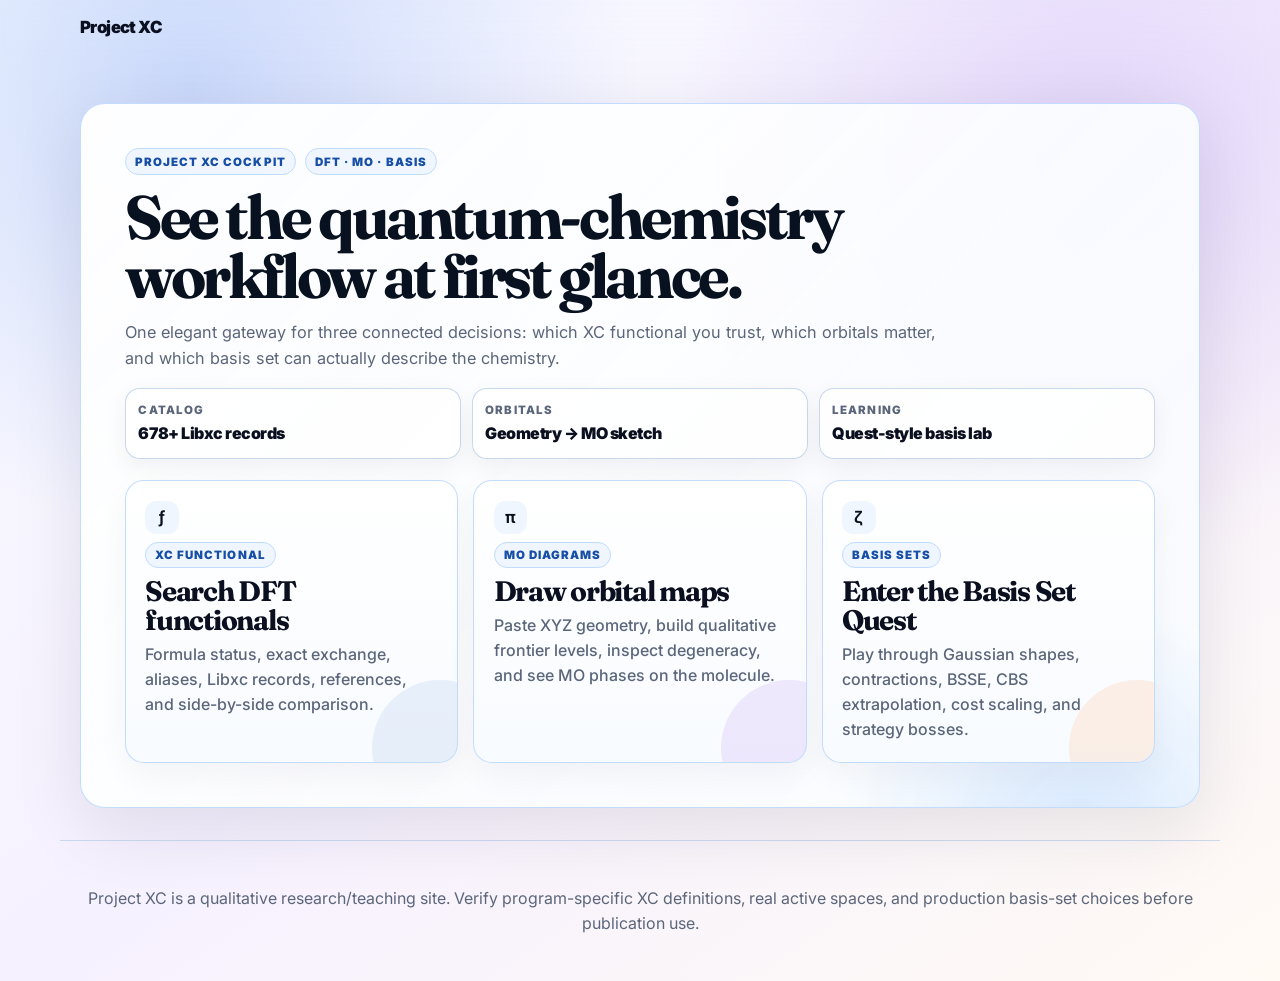
==== site/index.html @ ce63f3aa "style: polish Project XC visual presentation" ====
<!doctype html>
<html lang="en">
<head>
  <meta charset="utf-8">
  <meta name="viewport" content="width=device-width, initial-scale=1">
  <title>Project XC</title>
  <meta name="description" content="Choose a Project XC learning/workflow page.">
  <link rel="stylesheet" href="assets/styles.css">
</head>
<body class="landing-body">
<a class="skip-link" href="#choices">Skip to choices</a>
<header class="site-header landing-header">
  <nav class="nav" aria-label="Main navigation">
    <span class="brand">Project XC</span>
  </nav>
</header>
<main id="choices" class="choice-main">
  <section class="choice-hero" aria-label="Choose a Project XC workspace">
    <div class="choice-topline"><span class="pill">Project XC cockpit</span><span class="pill">DFT · MO · Basis</span></div>
    <h1>See the quantum-chemistry workflow at first glance.</h1>
    <p class="lead">One elegant gateway for three connected decisions: which XC functional you trust, which orbitals matter, and which basis set can actually describe the chemistry.</p>
    <div class="hero-points" aria-label="Project XC overview">
      <div class="hero-point"><span>Catalog</span><strong>678+ Libxc records</strong></div>
      <div class="hero-point"><span>Orbitals</span><strong>Geometry → MO sketch</strong></div>
      <div class="hero-point"><span>Learning</span><strong>Quest-style basis lab</strong></div>
    </div>
    <div class="choice-grid">
      <a class="choice-card" href="xc-functionals.html">
        <span class="choice-icon">ƒ</span>
        <span class="choice-label">XC Functional</span>
        <strong>Search DFT functionals</strong>
        <span>Formula status, exact exchange, aliases, Libxc records, references, and side-by-side comparison.</span>
      </a>
      <a class="choice-card" href="mo-builder.html">
        <span class="choice-icon">π</span>
        <span class="choice-label">MO Diagrams</span>
        <strong>Draw orbital maps</strong>
        <span>Paste XYZ geometry, build qualitative frontier levels, inspect degeneracy, and see MO phases on the molecule.</span>
      </a>
      <a class="choice-card" href="basis-sets.html">
        <span class="choice-icon">ζ</span>
        <span class="choice-label">Basis Sets</span>
        <strong>Enter the Basis Set Quest</strong>
        <span>Play through Gaussian shapes, contractions, BSSE, CBS extrapolation, cost scaling, and strategy bosses.</span>
      </a>
    </div>
  </section>
</main>
<footer class="footer landing-footer">
  <p>Project XC is a qualitative research/teaching site. Verify program-specific XC definitions, real active spaces, and production basis-set choices before publication use.</p>
</footer>
</body>
</html>
---- site/assets/styles.css ----
@import url('https://fonts.googleapis.com/css2?family=Fraunces:opsz,wght@9..144,600..800&family=Inter:wght@400;500;600;700;800;900&display=swap');

:root {
  --bg: #f4f7fb;
  --surface: rgba(255,255,255,.92);
  --surface-solid: #ffffff;
  --surface-soft: #f8fbff;
  --surface-warm: #fffaf4;
  --text: #0b1020;
  --muted: #5b667a;
  --muted-2: #7a869a;
  --line: #dce5f2;
  --line-strong: #c3d4ec;
  --accent: #185abc;
  --accent-dark: #0f3f8c;
  --accent-soft: #eaf2ff;
  --violet: #6d28d9;
  --orange: #f97316;
  --green: #047857;
  --danger: #b42318;
  --shadow-sm: 0 8px 24px rgba(15,23,42,.06);
  --shadow: 0 20px 70px rgba(15,23,42,.10);
  --shadow-blue: 0 18px 54px rgba(24,90,188,.14);
  --radius-xl: 1.35rem;
  --radius-lg: 1.05rem;
  --radius-md: .78rem;
  --sans: Inter, ui-sans-serif, system-ui, -apple-system, BlinkMacSystemFont, "Segoe UI", sans-serif;
  --display: Fraunces, "Iowan Old Style", "Palatino Linotype", Georgia, serif;
  --mono: ui-monospace, SFMono-Regular, Menlo, Monaco, Consolas, "Liberation Mono", monospace;
}

* { box-sizing: border-box; }
html { scroll-behavior: smooth; }
body {
  margin: 0;
  min-height: 100vh;
  background:
    radial-gradient(circle at 7% 4%, rgba(96,165,250,.26) 0, transparent 28rem),
    radial-gradient(circle at 93% 8%, rgba(249,115,22,.13) 0, transparent 25rem),
    linear-gradient(180deg, #f8fbff 0, var(--bg) 46%, #f7f4ff 100%);
  color: var(--text);
  font-family: var(--sans);
  line-height: 1.58;
  text-rendering: optimizeLegibility;
  -webkit-font-smoothing: antialiased;
}
a { color: var(--accent); text-decoration: none; font-weight: 650; }
a:hover { color: var(--accent-dark); text-decoration: underline; text-underline-offset: .18em; }
.skip-link { position: absolute; left: 1rem; top: -4rem; background: var(--text); color: #fff; padding: .55rem .75rem; border-radius: .55rem; z-index: 10; }
.skip-link:focus { top: 1rem; }
:focus-visible { outline: 3px solid #93c5fd; outline-offset: 3px; }

.site-header {
  background: linear-gradient(180deg, rgba(255,255,255,.9), rgba(255,255,255,.72));
  border-bottom: 1px solid rgba(195,212,236,.86);
  backdrop-filter: blur(14px);
}
.site-header.compact { margin-bottom: 1.35rem; box-shadow: 0 10px 30px rgba(15,23,42,.035); }
.nav { max-width: 1160px; margin: 0 auto; padding: .9rem 1.25rem; display: flex; align-items: center; gap: .45rem; }
.brand { margin-right: auto; font-weight: 900; color: var(--text); letter-spacing: -.035em; font-size: 1.05rem; }
.nav a:not(.brand) { color: #24405f; font-size: .88rem; padding: .38rem .62rem; border-radius: 999px; transition: background .16s ease, color .16s ease, transform .16s ease; }
.nav a:not(.brand):hover { background: var(--accent-soft); color: var(--accent-dark); text-decoration: none; transform: translateY(-1px); }

.landing-body { background:
  radial-gradient(circle at 15% 9%, rgba(37,99,235,.22) 0, transparent 28rem),
  radial-gradient(circle at 85% 16%, rgba(109,40,217,.15) 0, transparent 26rem),
  linear-gradient(145deg, #f8fbff, #f6f1ff 52%, #fffaf4);
}
.landing-header { border-bottom: 0; background: transparent; box-shadow: none; }
.intro { position: relative; overflow: hidden; max-width: 1160px; margin: 0 auto; padding: 2.5rem 1.25rem 2rem; }
.intro > * { position: relative; }
.choice-main { max-width: 1160px; min-height: calc(100vh - 178px); display: grid; align-items: center; padding: 3rem 1.25rem 2rem; }
.choice-hero {
  position: relative;
  overflow: hidden;
  background: linear-gradient(135deg, rgba(255,255,255,.96), rgba(248,251,255,.9));
  border: 1px solid rgba(191,219,254,.96);
  border-radius: 1.55rem;
  padding: clamp(1.35rem, 4vw, 2.75rem);
  box-shadow: var(--shadow);
}
.choice-hero::before, .intro::before, .basis-quest-hero::before {
  content: "";
  position: absolute;
  inset: auto -12% -40% auto;
  width: 32rem;
  height: 32rem;
  pointer-events: none;
  background: radial-gradient(circle, rgba(96,165,250,.22), transparent 65%);
}
.choice-hero > * { position: relative; }
.choice-topline { display: flex; gap: .6rem; flex-wrap: wrap; align-items: center; margin-bottom: .8rem; }
.hero-points, .module-snapshot { display: grid; grid-template-columns: repeat(3, minmax(0, 1fr)); gap: .65rem; margin: 1.05rem 0; }
.hero-point, .snapshot-card {
  background: rgba(255,255,255,.76);
  border: 1px solid rgba(195,212,236,.9);
  border-radius: .92rem;
  padding: .72rem .78rem;
  box-shadow: var(--shadow-sm);
}
.hero-point span, .snapshot-card span { display: block; color: var(--muted); font-size: .72rem; font-weight: 850; text-transform: uppercase; letter-spacing: .095em; }
.hero-point strong, .snapshot-card strong { display: block; margin-top: .12rem; font-weight: 900; letter-spacing: -.03em; }
.choice-grid { display: grid; grid-template-columns: repeat(3, minmax(0, 1fr)); gap: .95rem; margin-top: 1.35rem; }
.choice-card {
  position: relative;
  display: grid;
  align-content: start;
  gap: .48rem;
  min-height: 220px;
  padding: 1.2rem;
  border: 1px solid rgba(191,219,254,.95);
  border-radius: 1.18rem;
  background: linear-gradient(180deg, #ffffff, #f8fbff);
  color: var(--text);
  overflow: hidden;
  box-shadow: 0 12px 32px rgba(15,23,42,.045);
  transition: transform .18s ease, border-color .18s ease, box-shadow .18s ease;
}
.choice-card::after { content: ""; position: absolute; right: -3.2rem; bottom: -3.4rem; width: 8.5rem; height: 8.5rem; border-radius: 50%; background: rgba(24,90,188,.08); }
.choice-card:nth-child(2)::after { background: rgba(109,40,217,.09); }
.choice-card:nth-child(3)::after { background: rgba(249,115,22,.10); }
.choice-card:hover { transform: translateY(-4px); text-decoration: none; border-color: #93c5fd; box-shadow: var(--shadow-blue); }
.choice-card strong { position: relative; z-index: 1; font-family: var(--display); font-size: clamp(1.35rem, 2.2vw, 1.85rem); letter-spacing: -.045em; line-height: 1.03; }
.choice-card span:last-child { position: relative; z-index: 1; color: var(--muted); font-weight: 500; }
.choice-label, .pill {
  width: fit-content;
  border: 1px solid #bfdbfe;
  background: #eff6ff;
  color: #174ea6;
  border-radius: 999px;
  padding: .2rem .56rem;
  font-size: .72rem;
  font-weight: 900;
  text-transform: uppercase;
  letter-spacing: .09em;
}
.choice-icon { display: inline-grid; place-items: center; width: 2.1rem; height: 2.1rem; border-radius: .72rem; background: #f0f6ff; font-size: 1.05rem; }
.landing-footer { border-top: 0; text-align: center; }

.kicker { margin: 0 0 .48rem; text-transform: uppercase; letter-spacing: .17em; color: #315796; font-size: .72rem; font-weight: 900; }
h1 { margin: 0; max-width: 940px; font-family: var(--display); font-size: clamp(2.25rem, 4.8vw, 4.85rem); line-height: .96; letter-spacing: -.055em; color: #07111f; }
h2 { margin: 0 0 .72rem; font-family: var(--display); font-size: clamp(1.28rem, 2.1vw, 1.78rem); line-height: 1.06; letter-spacing: -.035em; color: #0b1020; }
h3 { margin: 0; font-size: 1.02rem; letter-spacing: -.018em; }
.lead { max-width: 820px; margin: .9rem 0 1rem; color: var(--muted); font-size: clamp(1.02rem, 1.25vw, 1.16rem); }
.prose p, .detail p { color: #263449; }
.hero-search { max-width: 840px; margin-top: 1rem; }
.hero-search label, .filters label { display: grid; gap: .32rem; font-size: .76rem; color: var(--muted); font-weight: 850; text-transform: uppercase; letter-spacing: .06em; }
input, select, textarea { width: 100%; border: 1px solid var(--line); border-radius: .75rem; background: #fff; color: var(--text); padding: .68rem .78rem; font: inherit; box-shadow: inset 0 1px 0 rgba(255,255,255,.7); }
input:focus, select:focus, textarea:focus { border-color: #93c5fd; box-shadow: 0 0 0 4px rgba(147,197,253,.24); outline: none; }
textarea { font-family: var(--mono); font-size: .87rem; line-height: 1.45; resize: vertical; }
#search { font-size: 1rem; padding: .92rem 1rem; border-radius: .9rem; }

.stats { display: grid; grid-template-columns: repeat(4, minmax(120px, 1fr)); gap: .65rem; max-width: 840px; margin: 1rem 0 0; }
.stats div { background: rgba(255,255,255,.75); border: 1px solid var(--line); border-radius: .85rem; padding: .72rem .78rem; box-shadow: var(--shadow-sm); }
.stats dt { color: var(--muted); font-size: .72rem; text-transform: uppercase; letter-spacing: .08em; font-weight: 800; }
.stats dd { margin: .05rem 0 0; font-weight: 900; font-size: 1.18rem; letter-spacing: -.035em; }
main { max-width: 1160px; margin: 0 auto; padding: 1.25rem 1.25rem 3.2rem; }

.notice { background: #fffaf0; border: 1px solid #f4dfad; color: #4d3811; border-radius: .92rem; padding: .82rem .95rem; margin-bottom: 1rem; font-size: .93rem; box-shadow: 0 10px 26px rgba(120,85,20,.04); }
.guide-callout { background: #eff6ff; border-color: #bfdbfe; color: #1e3a8a; }
.section-title { display: flex; justify-content: space-between; gap: 1rem; align-items: end; margin-bottom: .85rem; }
.results-meta { color: var(--muted); font-size: .86rem; font-weight: 650; }
.filters { display: grid; grid-template-columns: 1.1fr 1fr 1fr 1fr auto; gap: .7rem; align-items: end; margin-bottom: 1rem; padding: .78rem; border: 1px solid var(--line); border-radius: 1rem; background: rgba(255,255,255,.72); box-shadow: var(--shadow-sm); }
button, .button { border: 0; border-radius: .72rem; padding: .68rem .88rem; background: linear-gradient(135deg, var(--accent), var(--violet)); color: #fff; font-weight: 800; cursor: pointer; font: inherit; box-shadow: 0 10px 24px rgba(24,90,188,.18); transition: transform .16s ease, filter .16s ease, box-shadow .16s ease; }
button:hover, .button:hover { filter: brightness(.94); text-decoration: none; transform: translateY(-1px); box-shadow: 0 14px 30px rgba(24,90,188,.22); }
button.secondary, .button.secondary { background: #eef4ff; color: #174ea6; box-shadow: none; }
.link-button { background: transparent; color: var(--accent); padding: 0; border-radius: 0; font-weight: 750; box-shadow: none; }
.link-button:hover { background: transparent; color: var(--accent-dark); text-decoration: underline; transform: none; box-shadow: none; }

.records { display: grid; gap: .62rem; }
.record { background: rgba(255,255,255,.92); border: 1px solid var(--line); border-radius: 1rem; padding: .92rem .98rem; display: grid; gap: .6rem; box-shadow: var(--shadow-sm); transition: transform .16s ease, border-color .16s ease, box-shadow .16s ease; }
.record:hover { transform: translateY(-2px); border-color: #bfdbfe; box-shadow: var(--shadow-blue); }
.record-topline { display: flex; gap: .75rem; justify-content: space-between; align-items: start; }
.record-title { display: grid; gap: .12rem; min-width: 0; }
.record-title h3 a { color: var(--text); font-size: 1.1rem; }
.aliases { color: var(--muted); font-size: .84rem; overflow-wrap: anywhere; }
.badges { display: flex; gap: .32rem; flex-wrap: wrap; justify-content: flex-end; }
.badge { border: 1px solid var(--line); border-radius: 999px; padding: .14rem .46rem; font-size: .68rem; font-weight: 830; background: #f5f7fa; color: #475467; white-space: nowrap; }
.badge.curated { background: #effdf6; color: #047857; border-color: #bbf7d0; }
.badge.imported { background: #f8fafc; color: #475467; }
.badge.formula { background: #eff6ff; color: #1d4ed8; border-color: #bfdbfe; }
.formula-line { background: linear-gradient(180deg, #ffffff, #f8fbff); border: 1px solid var(--line); border-radius: .8rem; padding: .52rem .66rem; overflow-x: auto; color: #0f172a; box-shadow: inset 0 1px 0 rgba(255,255,255,.75); }
.compact-formula { font-size: .9rem; }
.detail-formula { font-size: 1.04rem; padding: .85rem .95rem; }
.math-formula { overflow-x: auto; }
.formula-placeholder { color: var(--muted); font-family: var(--mono); }
.compact-metrics { display: grid; grid-template-columns: 1.05fr 1.2fr 1.2fr .9fr; gap: .5rem; margin: 0; }
.compact-metrics div { min-width: 0; padding: .48rem .55rem; border: 1px solid #edf2f8; border-radius: .7rem; background: #fbfdff; }
.compact-metrics dt, .science-cell span { display: block; color: var(--muted); font-size: .67rem; font-weight: 900; text-transform: uppercase; letter-spacing: .065em; }
.compact-metrics dd { margin: .08rem 0 0; font-size: .88rem; font-weight: 700; overflow-wrap: anywhere; }
.record-footer { display: flex; justify-content: space-between; align-items: center; gap: .75rem; color: var(--muted); font-size: .82rem; border-top: 1px solid #f0f2f5; padding-top: .52rem; }
.actions { display: inline-flex; gap: .7rem; align-items: center; white-space: nowrap; }
.compare-panel { background: #0b1020; color: #fff; border-radius: 1rem; padding: 1rem; margin: 1rem 0; display: grid; gap: .75rem; box-shadow: var(--shadow); }
.compare-panel[hidden] { display: none; }
.compare-panel a { color: #dbeafe; }
.compare-panel button { background: #fff; color: #111827; justify-self: start; }
.compare-table { width: 100%; border-collapse: collapse; background: #fff; color: var(--text); border-radius: .75rem; overflow: hidden; }
.compare-table th, .compare-table td { border: 1px solid var(--line); padding: .52rem; text-align: left; vertical-align: top; font-size: .84rem; }

.detail, .prose { max-width: 1000px; margin: 0 auto 3rem; background: rgba(255,255,255,.92); border: 1px solid rgba(195,212,236,.82); border-radius: 1.22rem; padding: clamp(1rem, 2vw, 1.35rem); box-shadow: var(--shadow-sm); }
.detail-title { display: grid; gap: .35rem; margin-bottom: 1rem; padding: 1rem; border-radius: 1rem; background: linear-gradient(135deg, #f8fbff, #fff); border: 1px solid var(--line); }
.definition { display: grid; gap: .82rem; background: linear-gradient(180deg, #fbfdff, #ffffff); border: 1px solid #dbeafe; border-radius: 1rem; padding: 1rem; margin: 1rem 0; box-shadow: var(--shadow-sm); }
.definition-grid { display: grid; grid-template-columns: repeat(2, minmax(0, 1fr)); gap: .72rem; }
.science-cell { border-left: 3px solid #dbeafe; padding: .5rem .65rem; min-width: 0; background: #fbfdff; border-radius: .5rem; }
.science-cell strong { display: block; overflow-wrap: anywhere; }
.science-cell small { color: var(--muted); }
.variable-list { display: flex; gap: .35rem; flex-wrap: wrap; }
.meta-table { width: 100%; border-collapse: collapse; margin: 1rem 0; }
.meta-table caption { text-align: left; font-weight: 850; margin-bottom: .45rem; font-family: var(--display); font-size: 1.12rem; letter-spacing: -.025em; }
.meta-table th, .meta-table td { border-bottom: 1px solid var(--line); padding: .58rem; text-align: left; vertical-align: top; }
.meta-table th { width: 205px; color: var(--muted); }
.code { font-family: var(--mono); background: #f2f4f7; border-radius: .34rem; padding: .08rem .24rem; }
.ref-list { padding-left: 1.25rem; }
.guide-page { max-width: 1060px; }
.guide-page section { margin: 1.2rem 0; }
.guide-page .lead { max-width: 930px; }
.dense-list li { margin: .45rem 0; }
.guide-grid { display: grid; grid-template-columns: repeat(3, minmax(0, 1fr)); gap: .76rem; margin: .9rem 0; }
.guide-grid.two { grid-template-columns: repeat(2, minmax(0, 1fr)); }
.guide-card { background: linear-gradient(180deg, #ffffff, #f8fbff); border: 1px solid #dbeafe; border-radius: .95rem; padding: .9rem .95rem; box-shadow: var(--shadow-sm); }
.guide-card h3 { margin-bottom: .3rem; }
.guide-card p { margin: 0; color: #344054; }
.wide-table th, .wide-table td { font-size: .88rem; }

.mo-figure { margin: .9rem 0 1rem; background: #fbfdff; border: 1px solid #dbeafe; border-radius: 1rem; padding: .8rem; box-shadow: var(--shadow-sm); }
.mo-figure svg { width: 100%; height: auto; display: block; }
.mo-figure figcaption { color: var(--muted); font-size: .88rem; margin-top: .48rem; }
.mo-line { stroke: #174ea6; stroke-width: 4; stroke-linecap: round; }
.mo-line.strong { stroke: #047857; }
.mo-line.anti { stroke: #b42318; }
.mo-mix { stroke: #98a2b3; stroke-width: 2; stroke-dasharray: 6 6; }
.mo-note, .axis-label { fill: #667085; font-size: 16px; }
.mo-builder-page .lead { max-width: 940px; }
.builder-layout { display: grid; grid-template-columns: minmax(0, 1.4fr) minmax(280px, .8fr); gap: .9rem; align-items: start; margin: 1rem 0; }
.card-panel { background: rgba(255,255,255,.92); border: 1px solid var(--line); border-radius: 1rem; padding: 1rem; box-shadow: var(--shadow-sm); }
.card-panel h2, .card-panel h3 { margin-bottom: .45rem; }
.builder-controls { display: grid; gap: .76rem; }
.builder-controls label { display: grid; gap: .34rem; color: var(--muted); font-size: .82rem; font-weight: 800; }
.button-row { display: flex; gap: .48rem; flex-wrap: wrap; margin-top: .65rem; }
.button-row button { background: #eef4ff; color: #174ea6; box-shadow: none; }
.button-row button:hover { background: #dbeafe; }
.example-row button { padding: .54rem .68rem; }
.help-text { color: var(--muted); font-size: .86rem; margin: 0; }
.output-panel { margin-top: 1.05rem; }
.mo-output-grid { display: grid; grid-template-columns: 1fr 1fr; gap: .9rem; align-items: start; }
.mo-canvas { min-height: 300px; background: #fbfdff; border: 1px solid #dbeafe; border-radius: .9rem; overflow: hidden; }
.mo-canvas svg { display: block; width: 100%; height: auto; }
.warning-list { display: grid; gap: .45rem; }
.compact-warning { margin: 0; padding: .6rem .68rem; }
.degenerate-controls { margin: .5rem 0 .65rem; }
.degenerate-box { background: #f5f3ff; border: 1px solid #ddd6fe; color: #3b0764; border-radius: .78rem; padding: .68rem .74rem; font-size: .84rem; }
.degenerate-box label { display: grid; grid-template-columns: 1fr auto; gap: .4rem .6rem; align-items: center; margin-top: .45rem; }
.degenerate-box input[type="range"] { grid-column: 1 / 2; padding: 0; }
.degenerate-box span { font-weight: 850; color: #6d28d9; }
.orbital-info { margin: .78rem 0; padding: .72rem .82rem; background: #f8fafc; border: 1px solid var(--line); border-radius: .78rem; color: #344054; }
input[type="checkbox"] { width: auto; }

.basis-quest-page { max-width: 1120px; background: rgba(255,255,255,.92); }
.basis-page .lead { max-width: 940px; }
.basis-quest-hero { position: relative; overflow: hidden; display: grid; grid-template-columns: minmax(0, 1.45fr) minmax(250px, .55fr); gap: 1rem; align-items: stretch; padding: 1.25rem; border: 1px solid #bfdbfe; border-radius: 1.2rem; background: radial-gradient(circle at top left, #dbeafe 0, transparent 34%), linear-gradient(135deg, #f8fbff, #fff7ed); box-shadow: var(--shadow-blue); }
.basis-quest-hero > * { position: relative; }
.quest-actions { display: flex; gap: .58rem; flex-wrap: wrap; margin-top: .85rem; }
.quest-hud { display: grid; grid-template-columns: 1fr 1fr; gap: .6rem; }
.quest-hud div { background: rgba(255,255,255,.82); border: 1px solid #dbeafe; border-radius: .95rem; padding: .82rem; display: grid; gap: .18rem; box-shadow: var(--shadow-sm); }
.quest-hud span { color: var(--muted); font-size: .72rem; font-weight: 900; text-transform: uppercase; letter-spacing: .09em; }
.quest-hud strong { font-size: 1.22rem; letter-spacing: -.035em; }
.xp-panel { display: flex; justify-content: space-between; gap: .8rem; align-items: center; background: #f8fafc; border: 1px solid var(--line); border-radius: .88rem; padding: .7rem .78rem; margin: .55rem 0; }
.xp-panel div { display: grid; gap: .1rem; }
.xp-panel span { color: var(--muted); font-size: .82rem; }
.basis-progress-bar { height: .78rem; background: #e5e7eb; border-radius: 999px; overflow: hidden; margin: .58rem 0 .78rem; }
.basis-progress-bar span { display: block; height: 100%; width: 0; background: linear-gradient(90deg, #174ea6, #6d28d9, #f97316); transition: width .2s ease; }
.badge-shelf { display: flex; flex-wrap: wrap; gap: .36rem; margin-bottom: .72rem; }
.quest-badge { display: inline-flex; align-items: center; gap: .25rem; padding: .2rem .54rem; border-radius: 999px; background: #ecfdf3; border: 1px solid #bbf7d0; color: #047857; font-size: .75rem; font-weight: 850; }
.quest-badge.muted { background: #f8fafc; border-color: var(--line); color: var(--muted); }
.lesson-nav button.active { background: #123a7a; color: #fff; }
.quest-grid { display: grid; gap: .78rem; margin: .9rem 0; }
.quest-grid.three { grid-template-columns: repeat(3, minmax(0, 1fr)); }
.quest-card { background: linear-gradient(180deg, #ffffff, #f8fbff); border: 1px solid #dbeafe; border-radius: .98rem; padding: .9rem; min-height: 150px; box-shadow: var(--shadow-sm); }
.quest-icon { display: inline-grid; place-items: center; width: 2.18rem; height: 2.18rem; border-radius: .78rem; background: #eef4ff; margin-bottom: .38rem; }
.quest-card p { color: #344054; margin-bottom: 0; }
.quest-complete { margin-top: .36rem; background: linear-gradient(90deg, #174ea6, #6d28d9); }
.quest-complete.done { background: #047857; }
.lab-grid { display: grid; grid-template-columns: minmax(260px, .75fr) minmax(0, 1.25fr); gap: .9rem; align-items: start; }
.basis-lab { display: grid; gap: .72rem; }
.basis-lab label, .game-grid label { display: grid; gap: .34rem; color: var(--muted); font-size: .84rem; font-weight: 800; }
.basis-lab label:has(input[type="checkbox"]) { grid-template-columns: auto 1fr; align-items: center; color: #344054; }
.basis-figure { margin: .85rem 0 1rem; background: #fbfdff; border: 1px solid #dbeafe; border-radius: 1rem; padding: .82rem; box-shadow: var(--shadow-sm); }
.plot-card { min-height: 320px; }
.basis-figure > svg, .basis-svg > svg { width: 100%; height: auto; display: block; }
.basis-figure figcaption { color: var(--muted); font-size: .88rem; margin-top: .48rem; }
.matrix-flow { display: grid; grid-template-columns: 1fr auto 1fr auto 1fr auto 1fr; gap: .48rem; align-items: center; margin: .85rem 0; }
.matrix-flow div { background: #fbfdff; border: 1px solid #dbeafe; border-radius: .82rem; padding: .78rem; font-weight: 750; text-align: center; }
.matrix-flow span { color: var(--muted); font-weight: 900; }
.game-grid { display: grid; grid-template-columns: repeat(2, minmax(0, 1fr)); gap: .85rem; margin: .75rem 0; }
.game-result { background: #f0fdf4; border: 1px solid #bbf7d0; border-radius: .82rem; padding: .9rem; color: #064e3b; }
.game-result p { margin: .25rem 0 0; }
.quest-finale { background: #fff7ed; border-color: #fed7aa; color: #7c2d12; }
.footer { max-width: 1160px; margin: 0 auto; padding: 1.8rem 1.25rem; color: var(--muted); border-top: 1px solid rgba(195,212,236,.8); }

@media (max-width: 900px) {
  h1 { font-size: clamp(2rem, 7vw, 3.4rem); }
  .stats, .filters, .compact-metrics, .definition-grid, .guide-grid, .guide-grid.two, .builder-layout, .mo-output-grid, .lab-grid, .game-grid, .quest-grid.three, .hero-points, .module-snapshot { grid-template-columns: 1fr 1fr; }
  .choice-grid { grid-template-columns: 1fr; }
  .basis-quest-hero { grid-template-columns: 1fr; }
  .matrix-flow { grid-template-columns: 1fr; }
  .matrix-flow span { transform: rotate(90deg); justify-self: center; }
  .section-title, .record-topline { flex-direction: column; align-items: stretch; }
  .badges { justify-content: flex-start; }
}
@media (max-width: 620px) {
  .nav { flex-wrap: wrap; }
  .nav a:not(.brand) { padding: .32rem .48rem; }
  .stats, .filters, .compact-metrics, .definition-grid, .guide-grid, .guide-grid.two, .builder-layout, .mo-output-grid, .choice-grid, .lab-grid, .game-grid, .quest-grid.three, .quest-hud, .hero-points, .module-snapshot { grid-template-columns: 1fr; }
  .xp-panel { flex-direction: column; align-items: stretch; }
  main, .intro { padding-left: .9rem; padding-right: .9rem; }
  .choice-main { padding-left: .9rem; padding-right: .9rem; }
  .record-footer { flex-direction: column; align-items: flex-start; }
}
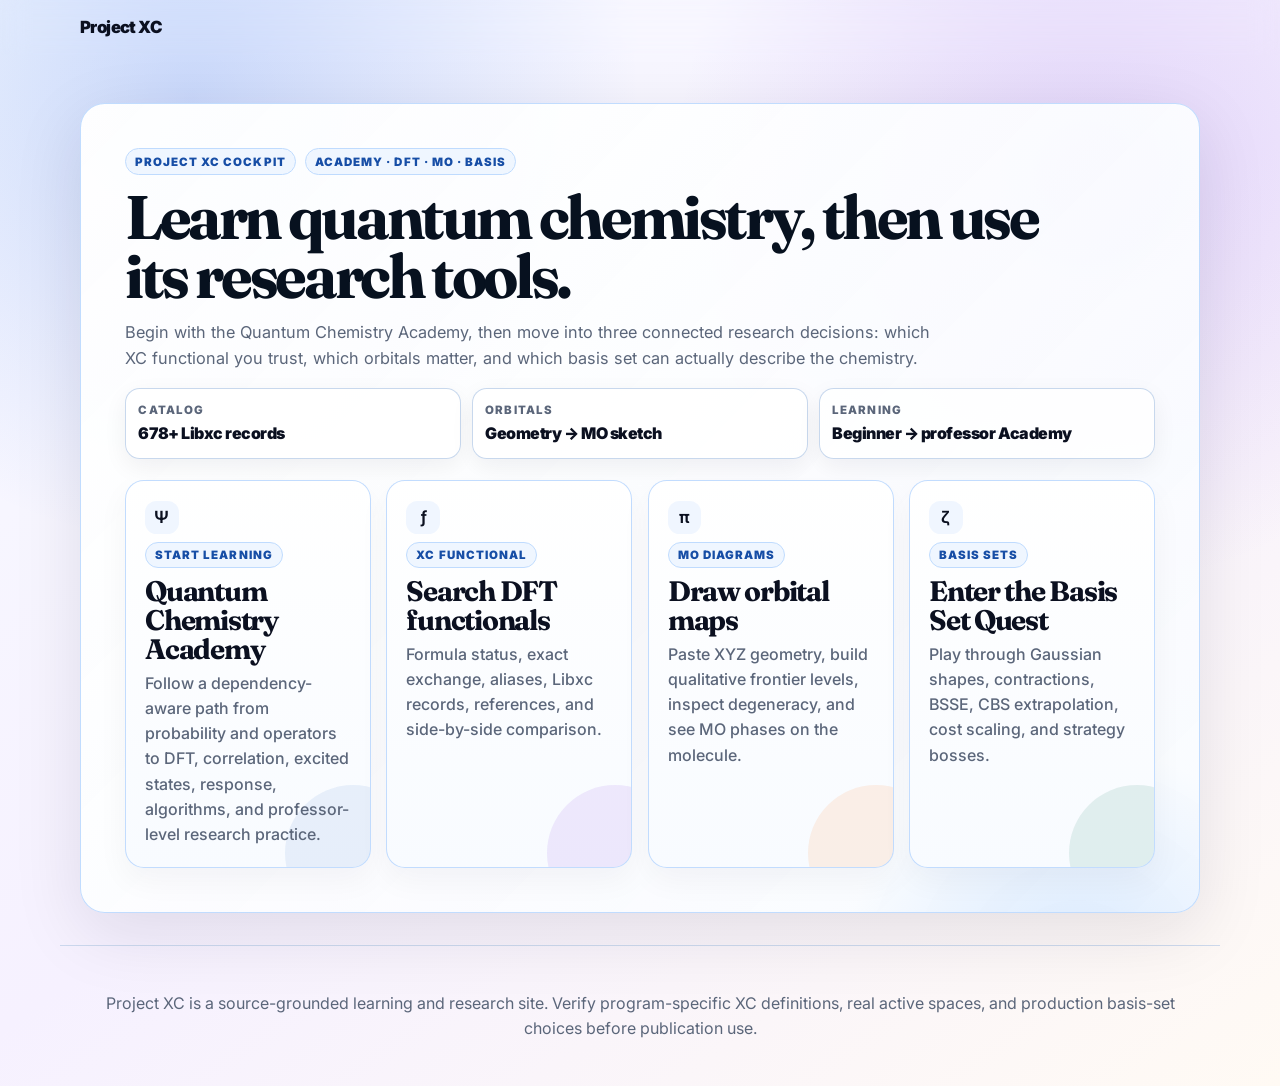
==== commit 138daefc: "feat: launch quantum chemistry academy foundation" ====
--- a/site/index.html
+++ b/site/index.html
@@ -16,15 +16,21 @@
 </header>
 <main id="choices" class="choice-main">
   <section class="choice-hero" aria-label="Choose a Project XC workspace">
-    <div class="choice-topline"><span class="pill">Project XC cockpit</span><span class="pill">DFT · MO · Basis</span></div>
-    <h1>See the quantum-chemistry workflow at first glance.</h1>
-    <p class="lead">One elegant gateway for three connected decisions: which XC functional you trust, which orbitals matter, and which basis set can actually describe the chemistry.</p>
+    <div class="choice-topline"><span class="pill">Project XC cockpit</span><span class="pill">Academy · DFT · MO · Basis</span></div>
+    <h1>Learn quantum chemistry, then use its research tools.</h1>
+    <p class="lead">Begin with the Quantum Chemistry Academy, then move into three connected research decisions: which XC functional you trust, which orbitals matter, and which basis set can actually describe the chemistry.</p>
     <div class="hero-points" aria-label="Project XC overview">
       <div class="hero-point"><span>Catalog</span><strong>678+ Libxc records</strong></div>
       <div class="hero-point"><span>Orbitals</span><strong>Geometry → MO sketch</strong></div>
-      <div class="hero-point"><span>Learning</span><strong>Quest-style basis lab</strong></div>
+      <div class="hero-point"><span>Learning</span><strong>Beginner → professor Academy</strong></div>
     </div>
     <div class="choice-grid">
+      <a class="choice-card academy-choice" href="quantum-chemistry.html">
+        <span class="choice-icon">Ψ</span>
+        <span class="choice-label">Start learning</span>
+        <strong>Quantum Chemistry Academy</strong>
+        <span>Follow a dependency-aware path from probability and operators to DFT, correlation, excited states, response, algorithms, and professor-level research practice.</span>
+      </a>
       <a class="choice-card" href="xc-functionals.html">
         <span class="choice-icon">ƒ</span>
         <span class="choice-label">XC Functional</span>
@@ -47,7 +53,7 @@
   </section>
 </main>
 <footer class="footer landing-footer">
-  <p>Project XC is a qualitative research/teaching site. Verify program-specific XC definitions, real active spaces, and production basis-set choices before publication use.</p>
+  <p>Project XC is a source-grounded learning and research site. Verify program-specific XC definitions, real active spaces, and production basis-set choices before publication use.</p>
 </footer>
 </body>
 </html>
--- a/site/assets/styles.css
+++ b/site/assets/styles.css
@@ -100,7 +100,7 @@
 }
 .hero-point span, .snapshot-card span { display: block; color: var(--muted); font-size: .72rem; font-weight: 850; text-transform: uppercase; letter-spacing: .095em; }
 .hero-point strong, .snapshot-card strong { display: block; margin-top: .12rem; font-weight: 900; letter-spacing: -.03em; }
-.choice-grid { display: grid; grid-template-columns: repeat(3, minmax(0, 1fr)); gap: .95rem; margin-top: 1.35rem; }
+.choice-grid { display: grid; grid-template-columns: repeat(4, minmax(0, 1fr)); gap: .95rem; margin-top: 1.35rem; }
 .choice-card {
   position: relative;
   display: grid;
@@ -119,6 +119,7 @@
 .choice-card::after { content: ""; position: absolute; right: -3.2rem; bottom: -3.4rem; width: 8.5rem; height: 8.5rem; border-radius: 50%; background: rgba(24,90,188,.08); }
 .choice-card:nth-child(2)::after { background: rgba(109,40,217,.09); }
 .choice-card:nth-child(3)::after { background: rgba(249,115,22,.10); }
+.choice-card:nth-child(4)::after { background: rgba(4,120,87,.10); }
 .choice-card:hover { transform: translateY(-4px); text-decoration: none; border-color: #93c5fd; box-shadow: var(--shadow-blue); }
 .choice-card strong { position: relative; z-index: 1; font-family: var(--display); font-size: clamp(1.35rem, 2.2vw, 1.85rem); letter-spacing: -.045em; line-height: 1.03; }
 .choice-card span:last-child { position: relative; z-index: 1; color: var(--muted); font-weight: 500; }
@@ -221,6 +222,13 @@
 .guide-card h3 { margin-bottom: .3rem; }
 .guide-card p { margin: 0; color: #344054; }
 .wide-table th, .wide-table td { font-size: .88rem; }
+.table-scroll {
+  max-width: 100%;
+  overflow-x: auto;
+  overscroll-behavior-inline: contain;
+  border-radius: 12px;
+}
+.table-scroll:focus-visible { outline: 3px solid #60a5fa; outline-offset: 3px; }
 
 .mo-figure { margin: .9rem 0 1rem; background: #fbfdff; border: 1px solid #dbeafe; border-radius: 1rem; padding: .8rem; box-shadow: var(--shadow-sm); }
 .mo-figure svg { width: 100%; height: auto; display: block; }
@@ -295,13 +303,119 @@
 .game-result { background: #f0fdf4; border: 1px solid #bbf7d0; border-radius: .82rem; padding: .9rem; color: #064e3b; }
 .game-result p { margin: .25rem 0 0; }
 .quest-finale { background: #fff7ed; border-color: #fed7aa; color: #7c2d12; }
+
+.advanced-integrals { background: radial-gradient(circle at top left, rgba(109,40,217,.10), transparent 32%), linear-gradient(180deg, #ffffff, #f8fbff); border-color: #c7d2fe; }
+.advanced-integrals .notice { margin: .7rem 0 .9rem; }
+.integral-source-table th:first-child { width: 185px; }
+.integral-source-table td { font-size: .86rem; }
+.integral-source-table a { overflow-wrap: anywhere; }
+.basis-page .lesson-step h3 { margin-top: .6rem; }
+
+/* Quantum Chemistry Academy */
+.academy-body {
+  background:
+    radial-gradient(circle at 5% 3%, rgba(37,99,235,.20), transparent 28rem),
+    radial-gradient(circle at 95% 8%, rgba(109,40,217,.14), transparent 26rem),
+    linear-gradient(180deg, #f8fbff 0, #f4f7fb 44%, #faf7ff 100%);
+}
+.academy-page { max-width: 1180px; display: grid; gap: 1.1rem; }
+.academy-hero {
+  position: relative;
+  overflow: hidden;
+  display: grid;
+  grid-template-columns: minmax(0, 1.55fr) minmax(260px, .45fr);
+  gap: 1rem;
+  padding: clamp(1.2rem, 3vw, 2rem);
+  border: 1px solid #bfdbfe;
+  border-radius: 1.35rem;
+  background: radial-gradient(circle at top left, rgba(219,234,254,.92), transparent 38%), linear-gradient(135deg, rgba(255,255,255,.98), rgba(255,247,237,.92));
+  box-shadow: var(--shadow-blue);
+}
+.academy-hero::after { content: "Ψ"; position: absolute; right: -1rem; bottom: -5.5rem; color: rgba(24,90,188,.055); font-family: var(--display); font-size: 23rem; line-height: 1; pointer-events: none; }
+.academy-hero > * { position: relative; z-index: 1; }
+.academy-hero h1 { max-width: 850px; font-size: clamp(2.3rem, 5vw, 4.9rem); }
+.academy-privacy-note { max-width: 850px; margin: .9rem 0 0; color: #344054; font-size: .86rem; }
+.academy-hud { display: grid; grid-template-columns: 1fr 1fr; gap: .62rem; align-content: stretch; }
+.academy-hud div { display: grid; align-content: center; gap: .08rem; min-height: 112px; padding: .85rem; border: 1px solid rgba(191,219,254,.95); border-radius: .95rem; background: rgba(255,255,255,.82); box-shadow: var(--shadow-sm); }
+.academy-hud span { color: var(--muted); font-size: .7rem; font-weight: 900; letter-spacing: .085em; text-transform: uppercase; }
+.academy-hud strong { font-size: 1.32rem; letter-spacing: -.035em; }
+.academy-hud small { color: var(--muted); }
+.academy-start-grid { padding: 1rem 0 .1rem; }
+.academy-entry-grid { display: grid; grid-template-columns: repeat(4, minmax(0, 1fr)); gap: .75rem; }
+.academy-entry-card { display: grid; align-content: start; gap: .48rem; min-height: 175px; padding: .95rem; border: 1px solid var(--line); border-radius: 1rem; background: linear-gradient(180deg, #fff, #f8fbff); color: var(--text); box-shadow: var(--shadow-sm); transition: transform .16s ease, border-color .16s ease, box-shadow .16s ease; }
+.academy-entry-card.primary { border-color: #93c5fd; background: linear-gradient(145deg, #eff6ff, #fff); }
+.academy-entry-card:hover, .academy-entry-card:focus-visible { transform: translateY(-3px); border-color: #93c5fd; text-decoration: none; box-shadow: var(--shadow-blue); }
+.academy-entry-card strong { font-family: var(--display); font-size: 1.22rem; line-height: 1.05; letter-spacing: -.035em; }
+.academy-entry-card span:last-child { color: var(--muted); font-size: .9rem; }
+.academy-progress-panel { display: grid; grid-template-columns: minmax(230px, .55fr) minmax(0, 1.45fr); gap: 1rem; align-items: center; }
+.academy-progress-panel h2, .academy-progress-panel p { margin-bottom: .18rem; }
+.academy-progress-actions { display: grid; gap: .5rem; }
+.academy-progress-actions button { justify-self: end; }
+.academy-boundary { margin: 0; }
+.academy-curriculum-intro { display: flex; justify-content: space-between; gap: 1rem; align-items: end; padding: .6rem 0 .3rem; }
+.academy-curriculum-intro p { max-width: 850px; color: var(--muted); }
+.academy-load-state { margin: .5rem 0; padding: .58rem .72rem; border: 1px solid var(--line); border-radius: .75rem; background: rgba(255,255,255,.7); color: var(--muted); font-size: .86rem; }
+.academy-load-state.loaded { border-color: #bbf7d0; color: #065f46; background: #f0fdf4; }
+.academy-load-state.failed { border-color: #fecaca; color: #991b1b; background: #fef2f2; }
+.academy-track-grid { display: grid; gap: 1rem; }
+.academy-track { padding: 1rem; border: 1px solid rgba(195,212,236,.92); border-radius: 1.15rem; background: rgba(255,255,255,.86); box-shadow: var(--shadow-sm); scroll-margin-top: 1rem; }
+.academy-track-header { display: flex; justify-content: space-between; gap: 1rem; align-items: end; margin-bottom: .8rem; }
+.academy-track-description { max-width: 800px; margin: .2rem 0 0; color: var(--muted); }
+.academy-track-counts { display: flex; gap: .4rem; flex-wrap: wrap; justify-content: flex-end; }
+.academy-track-counts span, .chapter-metrics span { display: inline-flex; border: 1px solid var(--line); border-radius: 999px; padding: .18rem .48rem; background: #f8fafc; color: #475467; font-size: .72rem; font-weight: 800; white-space: nowrap; }
+.chapter-grid { display: grid; grid-template-columns: repeat(3, minmax(0, 1fr)); gap: .72rem; }
+.chapter-card { display: grid; align-content: start; gap: .5rem; min-height: 245px; padding: .85rem; border: 1px solid #dbeafe; border-radius: .92rem; background: linear-gradient(180deg, #fff, #f9fbff); }
+.chapter-card[data-status="planned"] { border-style: dashed; background: linear-gradient(180deg, #fcfcfd, #f8fafc); }
+.chapter-card-top { display: flex; justify-content: space-between; gap: .4rem; align-items: start; }
+.chapter-status { display: inline-flex; width: fit-content; border-radius: 999px; padding: .16rem .45rem; font-size: .65rem; font-weight: 900; letter-spacing: .055em; text-transform: uppercase; }
+.chapter-status.live { background: #ecfdf3; color: #047857; border: 1px solid #bbf7d0; }
+.chapter-status.existing { background: #eff6ff; color: #174ea6; border: 1px solid #bfdbfe; }
+.chapter-status.building { background: #fff7ed; color: #9a3412; border: 1px solid #fed7aa; }
+.chapter-status.planned { background: #f2f4f7; color: #667085; border: 1px solid #d0d5dd; }
+.chapter-depth { color: var(--muted); font-size: .68rem; text-align: right; }
+.chapter-card h3 { font-family: var(--display); font-size: 1.2rem; line-height: 1.05; }
+.chapter-summary { margin: 0; color: #344054; font-size: .87rem; }
+.chapter-metrics, .prerequisite-list, .chapter-companions { display: flex; gap: .35rem; flex-wrap: wrap; align-items: center; }
+.chapter-meta-label { color: var(--muted); font-size: .69rem; font-weight: 900; text-transform: uppercase; letter-spacing: .06em; }
+.prerequisite-chip { border-radius: 999px; padding: .13rem .4rem; background: #f5f3ff; color: #5b21b6; font-size: .68rem; font-weight: 750; }
+.chapter-inline-progress { display: grid; grid-template-columns: minmax(80px, 1fr) auto; gap: .5rem; align-items: center; margin-top: auto; }
+.chapter-inline-progress-bar { display: block; height: .52rem; overflow: hidden; border-radius: 999px; background: #e5e7eb; }
+.chapter-inline-progress-fill { display: block; height: 100%; background: linear-gradient(90deg, #174ea6, #6d28d9); }
+.chapter-inline-progress strong { color: var(--muted); font-size: .7rem; }
+.chapter-companions a { font-size: .78rem; }
+.chapter-planned-note { margin: auto 0 0; color: var(--muted); font-size: .75rem; font-style: italic; }
+.academy-release-logic { margin-top: .4rem; }
+.academy-fallback { border-style: dashed; }
+
+/* Reusable Academy chapter components */
+.academy-chapter-page { max-width: 1120px; }
+.academy-chapter-hero { position: relative; overflow: hidden; display: grid; grid-template-columns: minmax(0, 1.45fr) minmax(250px, .55fr); gap: 1rem; padding: 1.25rem; border: 1px solid #c7d2fe; border-radius: 1.2rem; background: radial-gradient(circle at top left, #e0e7ff 0, transparent 36%), linear-gradient(135deg, #f8fbff, #fff7ed); box-shadow: var(--shadow-blue); }
+.academy-chapter-hero > * { position: relative; }
+.chapter-progress-panel { margin: .8rem 0; }
+.academy-lesson { scroll-margin-top: 1rem; }
+.academy-lesson-nav button.active { background: #123a7a; color: #fff; }
+.academy-complete.done { background: #047857; }
+.professor-note { margin: .8rem 0; padding: .85rem .95rem; border: 1px solid #ddd6fe; border-left: 5px solid #7c3aed; border-radius: .82rem; background: #f5f3ff; color: #3b0764; }
+.professor-note summary { cursor: pointer; font-weight: 900; }
+.misconception-card { margin: .8rem 0; padding: .85rem .95rem; border: 1px solid #fed7aa; border-left: 5px solid #f97316; border-radius: .82rem; background: #fff7ed; color: #7c2d12; }
+.academy-plot { min-height: 300px; }
+.academy-plot > svg { display: block; width: 100%; height: auto; }
+
+@media (prefers-reduced-motion: reduce) {
+  html { scroll-behavior: auto; }
+  *, *::before, *::after { animation-duration: .001ms !important; animation-iteration-count: 1 !important; transition-duration: .001ms !important; }
+}
+
 .footer { max-width: 1160px; margin: 0 auto; padding: 1.8rem 1.25rem; color: var(--muted); border-top: 1px solid rgba(195,212,236,.8); }
 
 @media (max-width: 900px) {
   h1 { font-size: clamp(2rem, 7vw, 3.4rem); }
   .stats, .filters, .compact-metrics, .definition-grid, .guide-grid, .guide-grid.two, .builder-layout, .mo-output-grid, .lab-grid, .game-grid, .quest-grid.three, .hero-points, .module-snapshot { grid-template-columns: 1fr 1fr; }
-  .choice-grid { grid-template-columns: 1fr; }
-  .basis-quest-hero { grid-template-columns: 1fr; }
+  .choice-grid, .academy-entry-grid, .chapter-grid { grid-template-columns: repeat(2, minmax(0, 1fr)); }
+  .basis-quest-hero, .academy-hero, .academy-chapter-hero { grid-template-columns: 1fr; }
+  .academy-progress-panel { grid-template-columns: 1fr; }
+  .academy-track-header, .academy-curriculum-intro { align-items: stretch; flex-direction: column; }
+  .academy-track-counts { justify-content: flex-start; }
   .matrix-flow { grid-template-columns: 1fr; }
   .matrix-flow span { transform: rotate(90deg); justify-self: center; }
   .section-title, .record-topline { flex-direction: column; align-items: stretch; }
@@ -310,7 +424,8 @@
 @media (max-width: 620px) {
   .nav { flex-wrap: wrap; }
   .nav a:not(.brand) { padding: .32rem .48rem; }
-  .stats, .filters, .compact-metrics, .definition-grid, .guide-grid, .guide-grid.two, .builder-layout, .mo-output-grid, .choice-grid, .lab-grid, .game-grid, .quest-grid.three, .quest-hud, .hero-points, .module-snapshot { grid-template-columns: 1fr; }
+  .stats, .filters, .compact-metrics, .definition-grid, .guide-grid, .guide-grid.two, .builder-layout, .mo-output-grid, .choice-grid, .lab-grid, .game-grid, .quest-grid.three, .quest-hud, .hero-points, .module-snapshot, .academy-entry-grid, .chapter-grid, .academy-hud { grid-template-columns: 1fr; }
+  .academy-progress-actions button { justify-self: stretch; }
   .xp-panel { flex-direction: column; align-items: stretch; }
   main, .intro { padding-left: .9rem; padding-right: .9rem; }
   .choice-main { padding-left: .9rem; padding-right: .9rem; }
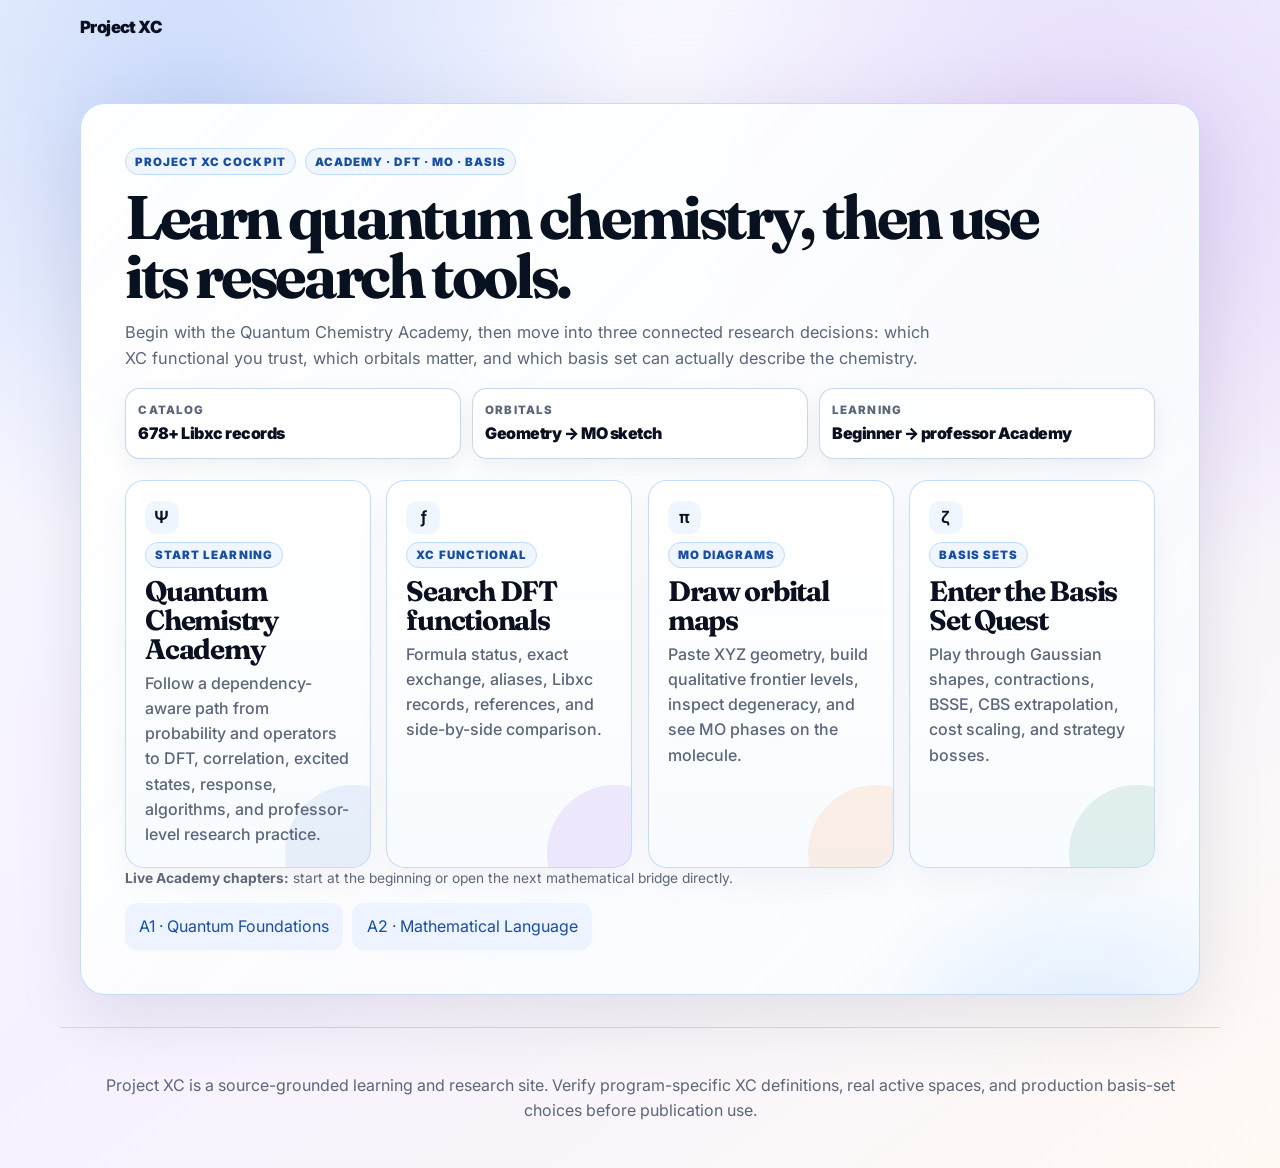
==== commit 63f6078d: "feat: add Mathematical Language academy chapter" ====
--- a/site/index.html
+++ b/site/index.html
@@ -50,6 +50,11 @@
         <span>Play through Gaussian shapes, contractions, BSSE, CBS extrapolation, cost scaling, and strategy bosses.</span>
       </a>
     </div>
+    <p class="help-text"><strong>Live Academy chapters:</strong> start at the beginning or open the next mathematical bridge directly.</p>
+    <nav class="quest-actions" aria-label="Live Quantum Chemistry Academy chapters">
+      <a class="button secondary" href="qc-foundations.html">A1 · Quantum Foundations</a>
+      <a class="button secondary" href="qc-math-language.html">A2 · Mathematical Language</a>
+    </nav>
   </section>
 </main>
 <footer class="footer landing-footer">
--- a/site/assets/styles.css
+++ b/site/assets/styles.css
@@ -229,6 +229,7 @@
   border-radius: 12px;
 }
 .table-scroll:focus-visible { outline: 3px solid #60a5fa; outline-offset: 3px; }
+.table-scroll-hint { display: none; }
 
 .mo-figure { margin: .9rem 0 1rem; background: #fbfdff; border: 1px solid #dbeafe; border-radius: 1rem; padding: .8rem; box-shadow: var(--shadow-sm); }
 .mo-figure svg { width: 100%; height: auto; display: block; }
@@ -382,6 +383,8 @@
 .chapter-inline-progress-bar { display: block; height: .52rem; overflow: hidden; border-radius: 999px; background: #e5e7eb; }
 .chapter-inline-progress-fill { display: block; height: 100%; background: linear-gradient(90deg, #174ea6, #6d28d9); }
 .chapter-inline-progress strong { color: var(--muted); font-size: .7rem; }
+.chapter-progress-source { grid-column: 1 / -1; color: var(--muted); font-size: .67rem; }
+.academy-reset-note { justify-self: end; color: var(--muted); font-size: .72rem; text-align: right; }
 .chapter-companions a { font-size: .78rem; }
 .chapter-planned-note { margin: auto 0 0; color: var(--muted); font-size: .75rem; font-style: italic; }
 .academy-release-logic { margin-top: .4rem; }
@@ -399,7 +402,9 @@
 .professor-note summary { cursor: pointer; font-weight: 900; }
 .misconception-card { margin: .8rem 0; padding: .85rem .95rem; border: 1px solid #fed7aa; border-left: 5px solid #f97316; border-radius: .82rem; background: #fff7ed; color: #7c2d12; }
 .academy-plot { min-height: 300px; }
-.academy-plot > svg { display: block; width: 100%; height: auto; }
+.academy-plot > div > svg { display: block; width: 100%; height: auto; }
+.academy-plot > div > svg .axis-label,
+.academy-plot > div > svg .metric-label { font-size: 20px; }
 
 @media (prefers-reduced-motion: reduce) {
   html { scroll-behavior: auto; }
@@ -426,6 +431,8 @@
   .nav a:not(.brand) { padding: .32rem .48rem; }
   .stats, .filters, .compact-metrics, .definition-grid, .guide-grid, .guide-grid.two, .builder-layout, .mo-output-grid, .choice-grid, .lab-grid, .game-grid, .quest-grid.three, .quest-hud, .hero-points, .module-snapshot, .academy-entry-grid, .chapter-grid, .academy-hud { grid-template-columns: 1fr; }
   .academy-progress-actions button { justify-self: stretch; }
+  .academy-reset-note { justify-self: stretch; text-align: left; }
+  .table-scroll-hint { display: block; margin: .35rem 0 .2rem; color: var(--muted); font-size: .76rem; font-weight: 750; }
   .xp-panel { flex-direction: column; align-items: stretch; }
   main, .intro { padding-left: .9rem; padding-right: .9rem; }
   .choice-main { padding-left: .9rem; padding-right: .9rem; }
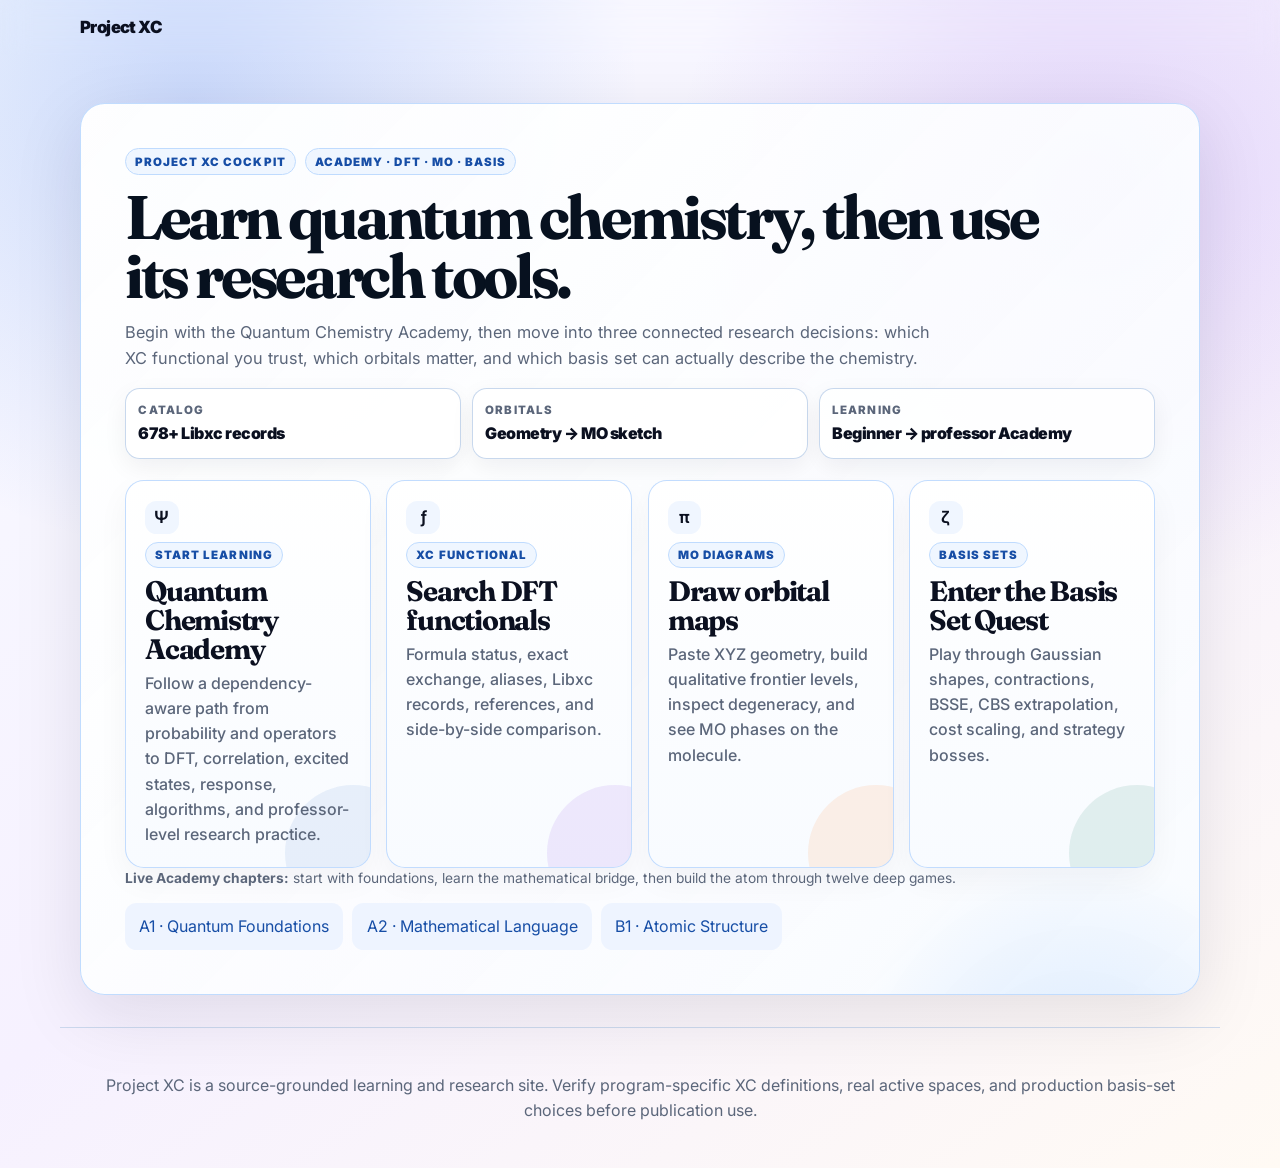
==== commit f71b3c65: "feat: add Atomic Structure academy chapter" ====
--- a/site/index.html
+++ b/site/index.html
@@ -50,10 +50,11 @@
         <span>Play through Gaussian shapes, contractions, BSSE, CBS extrapolation, cost scaling, and strategy bosses.</span>
       </a>
     </div>
-    <p class="help-text"><strong>Live Academy chapters:</strong> start at the beginning or open the next mathematical bridge directly.</p>
+    <p class="help-text"><strong>Live Academy chapters:</strong> start with foundations, learn the mathematical bridge, then build the atom through twelve deep games.</p>
     <nav class="quest-actions" aria-label="Live Quantum Chemistry Academy chapters">
       <a class="button secondary" href="qc-foundations.html">A1 · Quantum Foundations</a>
       <a class="button secondary" href="qc-math-language.html">A2 · Mathematical Language</a>
+      <a class="button secondary" href="qc-atoms.html">B1 · Atomic Structure</a>
     </nav>
   </section>
 </main>
--- a/site/assets/styles.css
+++ b/site/assets/styles.css
@@ -401,10 +401,76 @@
 .professor-note { margin: .8rem 0; padding: .85rem .95rem; border: 1px solid #ddd6fe; border-left: 5px solid #7c3aed; border-radius: .82rem; background: #f5f3ff; color: #3b0764; }
 .professor-note summary { cursor: pointer; font-weight: 900; }
 .misconception-card { margin: .8rem 0; padding: .85rem .95rem; border: 1px solid #fed7aa; border-left: 5px solid #f97316; border-radius: .82rem; background: #fff7ed; color: #7c2d12; }
-.academy-plot { min-height: 300px; }
+.academy-plot { min-width: 0; min-height: 300px; }
+.academy-plot-canvas { min-width: 0; max-width: 100%; overflow-x: auto; overscroll-behavior-inline: contain; }
 .academy-plot > div > svg { display: block; width: 100%; height: auto; }
 .academy-plot > div > svg .axis-label,
 .academy-plot > div > svg .metric-label { font-size: 20px; }
+.academy-plot-key { display: flex; flex-wrap: wrap; gap: .45rem .9rem; margin: .65rem 0 .35rem; padding: 0; list-style: none; color: #344054; font-size: .84rem; font-weight: 750; }
+.academy-plot-key li { display: inline-flex; align-items: center; gap: .45rem; }
+.plot-key-line { position: relative; display: inline-block; flex: 0 0 2.5rem; height: 0; border-top: 3px solid currentColor; }
+.plot-key-line::after { position: absolute; right: -.1rem; top: -.32rem; display: block; content: ""; }
+.plot-key-line.solid::after { top: -.38rem; border-top: .32rem solid transparent; border-bottom: .32rem solid transparent; border-left: .55rem solid currentColor; }
+.plot-key-line.long-dash { border-top-style: dashed; }
+.plot-key-line.long-dash::after { width: .55rem; height: .55rem; border-radius: .08rem; background: currentColor; }
+.plot-key-line.dotted { border-top-style: dotted; }
+.plot-key-line.dotted::after { width: .58rem; height: .58rem; border-radius: 50%; background: currentColor; }
+
+/* Atomic Structure chapter */
+.atomic-chapter-body {
+  background:
+    radial-gradient(circle at 8% 5%, rgba(14,116,144,.16), transparent 26rem),
+    radial-gradient(circle at 92% 10%, rgba(180,83,9,.12), transparent 25rem),
+    linear-gradient(180deg, #f7fcff 0, #f7f8fc 45%, #fffaf3 100%);
+}
+.atomic-chapter-hero { border-color: #a5d8e6; background: radial-gradient(circle at 10% 8%, rgba(207,250,254,.95), transparent 38%), linear-gradient(135deg, #f8fdff, #fff7ed); }
+.atomic-chapter-hero::after { content: "1s"; position: absolute; right: -1.4rem; bottom: -4.5rem; color: rgba(14,116,144,.055); font-family: var(--display); font-size: 15rem; line-height: 1; pointer-events: none; }
+.atomic-boundary { border-left-color: #0e7490; background: linear-gradient(90deg, #ecfeff, #fff7ed); }
+.atomic-lesson-nav { gap: .38rem; }
+.atomic-lesson-nav button { padding: .52rem .62rem; }
+.atomic-model-ribbon { display: grid; grid-template-columns: repeat(4, minmax(0, 1fr)); gap: .65rem; margin: .9rem 0; }
+.atomic-model-ribbon article { display: grid; gap: .2rem; min-height: 130px; padding: .82rem; border: 1px solid #bae6fd; border-radius: .9rem; background: linear-gradient(155deg, #f0fdfa, #fff); box-shadow: var(--shadow-sm); }
+.atomic-model-ribbon span { color: #0e7490; font-family: var(--display); font-size: 1.25rem; font-weight: 900; }
+.atomic-model-ribbon strong { font-family: var(--display); font-size: 1.06rem; }
+.atomic-model-ribbon small { color: var(--muted); line-height: 1.45; }
+.atomic-game-brief, .atomic-gate-stage { display: grid; align-content: start; gap: .65rem; border-color: #bae6fd; background: linear-gradient(155deg, #fff, #f0fdfa); }
+.atomic-game-brief h3 { margin: 0; }
+.atomic-game-brief ol { margin: 0; padding-left: 1.2rem; color: #344054; }
+.atomic-game-brief li + li { margin-top: .45rem; }
+.atomic-quantum-chips { display: flex; flex-wrap: wrap; gap: .55rem; align-items: center; min-height: 95px; }
+.atomic-quantum-chip { display: inline-flex; align-items: center; justify-content: center; min-width: 4.1rem; min-height: 3.1rem; border: 2px dashed #0e7490; border-radius: 999px; background: #fff; color: #155e75; font-weight: 900; }
+.atomic-quantum-chip.active { border-style: solid; background: #cffafe; box-shadow: 0 0 0 4px rgba(14,116,144,.13); }
+.atomic-key-shape { display: inline-flex; flex: 0 0 1.05rem; width: 1.05rem; height: 1.05rem; align-items: center; justify-content: center; color: #3b0764; font-weight: 950; }
+.atomic-key-shape.circle { border: 3px solid #78350f; border-radius: 50%; background: #fbbf24; }
+.atomic-key-shape.diamond { transform: rotate(45deg); border: 3px solid #3b0764; background: #8b5cf6; }
+.atomic-key-shape.cross { font-size: 1.05rem; }
+.atomic-key-cell { display: inline-flex; width: 1.65rem; height: 1.65rem; align-items: center; justify-content: center; border: 2px solid #64748b; font-weight: 900; }
+.atomic-key-cell.filled { background: #ede9fe; }
+.atomic-key-cell.empty { border-style: dotted; background: #fff; }
+.atomic-transition-controls fieldset { display: grid; gap: .52rem; padding: .65rem; border: 1px solid #cbd5e1; border-radius: .8rem; }
+.atomic-transition-controls legend { padding: 0 .3rem; color: #155e75; font-weight: 900; }
+.atomic-breakdown { display: grid; gap: .35rem; }
+.atomic-breakdown > div { display: flex; justify-content: space-between; gap: .8rem; padding: .52rem .62rem; border: 1px solid #cbd5e1; border-radius: .65rem; background: #fff; }
+.atomic-breakdown > div.total { border-color: #67e8f9; background: #ecfeff; }
+.atomic-breakdown span { color: #475467; }
+.atomic-configuration-forge { display: grid; gap: .55rem; }
+.atomic-subshell { display: grid; grid-template-columns: 2.6rem minmax(0, 1fr); gap: .6rem; align-items: center; }
+.atomic-box-row { display: flex; flex-wrap: wrap; gap: .38rem; }
+.electron-box { display: inline-flex; min-width: 2.75rem; min-height: 2.75rem; align-items: center; justify-content: center; padding: .35rem; border: 2px solid #475569; border-radius: .4rem; background: #fff; color: #111827; font-size: 1rem; font-weight: 950; }
+.electron-box.state-up, .electron-box.state-down { border-color: #0e7490; background: #ecfeff; }
+.electron-box.state-pair { border-color: #6d28d9; background: #f5f3ff; }
+.electron-box.state-upup, .electron-box.state-downdown { border-color: #b42318; background: #fff1f0; color: #912018; box-shadow: inset 0 0 0 2px #fda29b; }
+.electron-box:focus-visible { outline: 4px solid #f59e0b; outline-offset: 2px; }
+.atomic-box-key { display: flex; flex-wrap: wrap; gap: .38rem; margin-top: .75rem; }
+.atomic-box-key span { padding: .24rem .48rem; border: 1px solid #cbd5e1; border-radius: 999px; background: #fff; color: #475467; font-size: .74rem; font-weight: 800; }
+.atomic-box-key span.invalid { border-color: #fda29b; background: #fff1f0; color: #912018; }
+.atomic-pattern-cards { display: grid; grid-template-columns: 1fr 1fr; gap: .5rem; }
+.atomic-pattern-cards span { display: grid; gap: .16rem; padding: .65rem; border: 1px solid #a5f3fc; border-radius: .72rem; background: #fff; color: #475467; font-size: .78rem; }
+.atomic-pattern-cards strong { color: #155e75; font-size: .9rem; }
+.atomic-term-chip { display: inline-flex; margin: .12rem; padding: .18rem .46rem; border: 1px solid #c4b5fd; border-radius: 999px; background: #f5f3ff; color: #4c1d95; font-weight: 900; }
+.atomic-case-file { border: 2px solid #0e7490; background: linear-gradient(145deg, #ecfeff, #fff7ed); }
+.atomic-seals { display: grid; grid-template-columns: repeat(4, 1fr); gap: .45rem; }
+.atomic-seals span { display: flex; min-height: 4.4rem; align-items: center; justify-content: center; border: 2px dashed #9a3412; border-radius: 50%; background: rgba(255,255,255,.7); color: #7c2d12; font-size: .68rem; font-weight: 950; letter-spacing: .06em; }
 
 @media (prefers-reduced-motion: reduce) {
   html { scroll-behavior: auto; }
@@ -415,7 +481,7 @@
 
 @media (max-width: 900px) {
   h1 { font-size: clamp(2rem, 7vw, 3.4rem); }
-  .stats, .filters, .compact-metrics, .definition-grid, .guide-grid, .guide-grid.two, .builder-layout, .mo-output-grid, .lab-grid, .game-grid, .quest-grid.three, .hero-points, .module-snapshot { grid-template-columns: 1fr 1fr; }
+  .stats, .filters, .compact-metrics, .definition-grid, .guide-grid, .guide-grid.two, .builder-layout, .mo-output-grid, .lab-grid, .game-grid, .quest-grid.three, .hero-points, .module-snapshot, .atomic-model-ribbon { grid-template-columns: 1fr 1fr; }
   .choice-grid, .academy-entry-grid, .chapter-grid { grid-template-columns: repeat(2, minmax(0, 1fr)); }
   .basis-quest-hero, .academy-hero, .academy-chapter-hero { grid-template-columns: 1fr; }
   .academy-progress-panel { grid-template-columns: 1fr; }
@@ -429,10 +495,13 @@
 @media (max-width: 620px) {
   .nav { flex-wrap: wrap; }
   .nav a:not(.brand) { padding: .32rem .48rem; }
-  .stats, .filters, .compact-metrics, .definition-grid, .guide-grid, .guide-grid.two, .builder-layout, .mo-output-grid, .choice-grid, .lab-grid, .game-grid, .quest-grid.three, .quest-hud, .hero-points, .module-snapshot, .academy-entry-grid, .chapter-grid, .academy-hud { grid-template-columns: 1fr; }
+  .stats, .filters, .compact-metrics, .definition-grid, .guide-grid, .guide-grid.two, .builder-layout, .mo-output-grid, .choice-grid, .lab-grid, .game-grid, .quest-grid.three, .quest-hud, .hero-points, .module-snapshot, .academy-entry-grid, .chapter-grid, .academy-hud, .atomic-model-ribbon, .atomic-pattern-cards { grid-template-columns: 1fr; }
+  .atomic-seals { grid-template-columns: 1fr 1fr; }
   .academy-progress-actions button { justify-self: stretch; }
   .academy-reset-note { justify-self: stretch; text-align: left; }
   .table-scroll-hint { display: block; margin: .35rem 0 .2rem; color: var(--muted); font-size: .76rem; font-weight: 750; }
+  .academy-plot > .academy-plot-canvas > svg { width: 560px; max-width: none; }
+  .academy-plot-key { display: grid; grid-template-columns: 1fr; font-size: .82rem; }
   .xp-panel { flex-direction: column; align-items: stretch; }
   main, .intro { padding-left: .9rem; padding-right: .9rem; }
   .choice-main { padding-left: .9rem; padding-right: .9rem; }
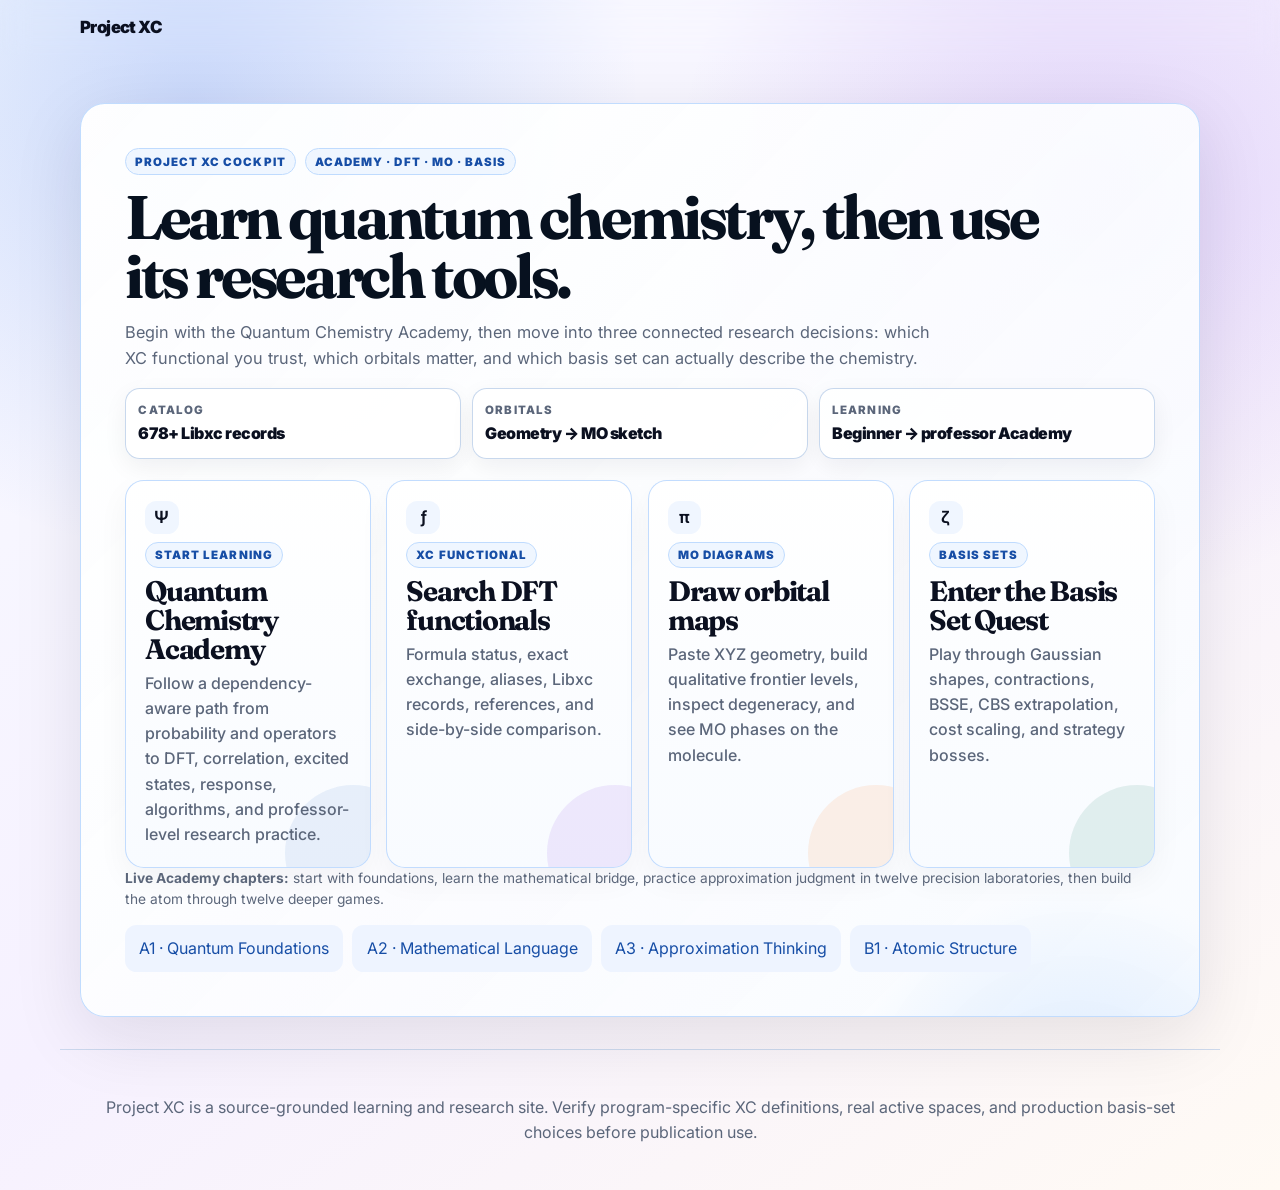
==== commit 49fdcd4c: "feat(academy): add approximation thinking chapter" ====
--- a/site/index.html
+++ b/site/index.html
@@ -50,10 +50,11 @@
         <span>Play through Gaussian shapes, contractions, BSSE, CBS extrapolation, cost scaling, and strategy bosses.</span>
       </a>
     </div>
-    <p class="help-text"><strong>Live Academy chapters:</strong> start with foundations, learn the mathematical bridge, then build the atom through twelve deep games.</p>
+    <p class="help-text"><strong>Live Academy chapters:</strong> start with foundations, learn the mathematical bridge, practice approximation judgment in twelve precision laboratories, then build the atom through twelve deeper games.</p>
     <nav class="quest-actions" aria-label="Live Quantum Chemistry Academy chapters">
       <a class="button secondary" href="qc-foundations.html">A1 · Quantum Foundations</a>
       <a class="button secondary" href="qc-math-language.html">A2 · Mathematical Language</a>
+      <a class="button secondary" href="qc-approximations.html">A3 · Approximation Thinking</a>
       <a class="button secondary" href="qc-atoms.html">B1 · Atomic Structure</a>
     </nav>
   </section>
--- a/site/assets/styles.css
+++ b/site/assets/styles.css
@@ -58,6 +58,8 @@
 .site-header.compact { margin-bottom: 1.35rem; box-shadow: 0 10px 30px rgba(15,23,42,.035); }
 .nav { max-width: 1160px; margin: 0 auto; padding: .9rem 1.25rem; display: flex; align-items: center; gap: .45rem; }
 .brand { margin-right: auto; font-weight: 900; color: var(--text); letter-spacing: -.035em; font-size: 1.05rem; }
+.nav-links { display: flex; flex-wrap: wrap; justify-content: flex-end; gap: .08rem; }
+.nav-links a { flex: 0 0 auto; }
 .nav a:not(.brand) { color: #24405f; font-size: .88rem; padding: .38rem .62rem; border-radius: 999px; transition: background .16s ease, color .16s ease, transform .16s ease; }
 .nav a:not(.brand):hover { background: var(--accent-soft); color: var(--accent-dark); text-decoration: none; transform: translateY(-1px); }
 
@@ -342,7 +344,7 @@
 .academy-hud strong { font-size: 1.32rem; letter-spacing: -.035em; }
 .academy-hud small { color: var(--muted); }
 .academy-start-grid { padding: 1rem 0 .1rem; }
-.academy-entry-grid { display: grid; grid-template-columns: repeat(4, minmax(0, 1fr)); gap: .75rem; }
+.academy-entry-grid { display: grid; grid-template-columns: repeat(5, minmax(0, 1fr)); gap: .75rem; }
 .academy-entry-card { display: grid; align-content: start; gap: .48rem; min-height: 175px; padding: .95rem; border: 1px solid var(--line); border-radius: 1rem; background: linear-gradient(180deg, #fff, #f8fbff); color: var(--text); box-shadow: var(--shadow-sm); transition: transform .16s ease, border-color .16s ease, box-shadow .16s ease; }
 .academy-entry-card.primary { border-color: #93c5fd; background: linear-gradient(145deg, #eff6ff, #fff); }
 .academy-entry-card:hover, .academy-entry-card:focus-visible { transform: translateY(-3px); border-color: #93c5fd; text-decoration: none; box-shadow: var(--shadow-blue); }
@@ -472,6 +474,67 @@
 .atomic-seals { display: grid; grid-template-columns: repeat(4, 1fr); gap: .45rem; }
 .atomic-seals span { display: flex; min-height: 4.4rem; align-items: center; justify-content: center; border: 2px dashed #9a3412; border-radius: 50%; background: rgba(255,255,255,.7); color: #7c2d12; font-size: .68rem; font-weight: 950; letter-spacing: .06em; }
 
+/* Approximation and Variational Thinking chapter */
+.approximation-chapter-body {
+  background:
+    radial-gradient(circle at 7% 4%, rgba(15,118,110,.16), transparent 27rem),
+    radial-gradient(circle at 93% 9%, rgba(225,29,72,.11), transparent 25rem),
+    linear-gradient(180deg, #f7fffd 0, #f7f7fc 46%, #fff9ed 100%);
+}
+.approximation-chapter-hero { border-color: #99d8cf; background: radial-gradient(circle at 9% 7%, rgba(204,251,241,.96), transparent 39%), linear-gradient(135deg, #fbfffe, #fff7ed); }
+.approximation-chapter-hero::after { content: "≈"; position: absolute; right: -.8rem; bottom: -5.3rem; color: rgba(49,46,129,.055); font-family: var(--display); font-size: 19rem; line-height: 1; pointer-events: none; }
+.approximation-boundary { border-left-color: #0f766e; background: linear-gradient(90deg, #ecfdf5, #fff7ed); }
+.approximation-lesson-nav { gap: .34rem; }
+.approximation-lesson-nav button { padding: .5rem .58rem; }
+.approximation-model-ribbon { display: grid; grid-template-columns: repeat(4, minmax(0, 1fr)); gap: .65rem; margin: .9rem 0; }
+.approximation-model-ribbon article { display: grid; gap: .22rem; min-height: 142px; padding: .85rem; border: 1px solid #99f6e4; border-radius: .95rem; background: linear-gradient(155deg, #f0fdfa, #fff); box-shadow: var(--shadow-sm); }
+.approximation-model-ribbon span { color: #0f766e; font-family: var(--display); font-size: 1.28rem; font-weight: 950; }
+.approximation-model-ribbon strong { color: #312e81; font-family: var(--display); font-size: 1.03rem; }
+.approximation-model-ribbon small { color: var(--muted); line-height: 1.48; }
+.approximation-game-brief { display: grid; align-content: start; gap: .68rem; border-color: #99f6e4; background: linear-gradient(155deg, #fff, #f0fdfa); }
+.approximation-game-brief h3 { margin: 0; }
+.approximation-game-brief ol { margin: 0; padding-left: 1.2rem; color: #344054; }
+.approximation-game-brief li + li { margin-top: .4rem; }
+.approximation-game-brief label { display: block; color: #475467; font-size: .84rem; font-weight: 850; }
+.approximation-game-brief label > input, .approximation-game-brief label > select { display: block; width: 100%; margin-top: .34rem; }
+.approximation-game-brief output { float: right; color: #0f766e; font-variant-numeric: tabular-nums; font-weight: 950; }
+.approximation-game-brief input[type="range"] { min-height: 2.25rem; padding: 0; accent-color: #0f766e; }
+.approximation-game-brief button { min-height: 2.65rem; }
+.approximation-dossier, .approximation-campaign-board { border: 2px solid #312e81; background: radial-gradient(circle at top right, rgba(245,158,11,.13), transparent 38%), linear-gradient(145deg, #eef2ff, #fff); }
+.approximation-stamp-grid { display: grid; grid-template-columns: 1fr 1fr; gap: .55rem; margin: .7rem 0; }
+.approximation-stamp-grid span { display: flex; min-height: 4.3rem; padding: .4rem; flex-direction: column; gap: .16rem; align-items: center; justify-content: center; border: 2px dashed #9a3412; border-radius: 50%; background: rgba(255,255,255,.76); color: #7c2d12; font-size: .67rem; font-weight: 950; letter-spacing: .075em; text-align: center; line-height: 1.15; }
+.approximation-stamp-grid small { font-size: .56rem; letter-spacing: .1em; }
+.approximation-stamp-grid strong { max-width: 92%; font-size: .68rem; letter-spacing: 0; }
+.approximation-stamp-grid span[data-state="pass"] { border-style: solid; border-color: #0f766e; background: #ecfdf5; color: #065f46; }
+.approximation-stamp-grid span[data-state="revise"] { border-color: #e11d48; background: #fff1f2; color: #9f1239; }
+.approximation-stamp-grid span[data-state="evidence"] { border-color: #d97706; color: #92400e; }
+.game-result[data-state="needs-work"] { border-color: #fdba74; background: #fff7ed; color: #9a3412; }
+.game-result[data-state="success"] { border-color: #86efac; background: #f0fdf4; color: #065f46; }
+.approximation-case-file { border: 2px solid #0f766e; background: linear-gradient(145deg, #ecfdf5, #fff7ed); }
+.approximation-campaign-route { display: grid; grid-template-columns: 1fr auto 1fr auto 1fr auto 1fr; gap: .35rem; align-items: center; margin: .85rem 0; }
+.approximation-campaign-route span { display: flex; min-height: 4.2rem; align-items: center; justify-content: center; border: 2px solid #312e81; border-radius: .72rem; background: #fff; color: #312e81; font-size: .66rem; font-weight: 950; text-align: center; }
+.approximation-campaign-route b { color: #d97706; }
+.approximation-plot { border-color: #99f6e4; background: linear-gradient(180deg, #fff, #fbfffe); }
+.approximation-plot .academy-plot-canvas { scrollbar-color: #0f766e #e2e8f0; }
+.approximation-plot .academy-plot-canvas:focus-visible { outline: 4px solid #f59e0b; outline-offset: 3px; border-radius: .65rem; }
+.approximation-plot svg .approx-axis { stroke: #64748b; stroke-width: 2; }
+.approximation-plot svg text { font-family: Inter, ui-sans-serif, system-ui, sans-serif; fill: #334155; }
+.approximation-indigo { color: #312e81; }
+.approximation-teal { color: #0f766e; }
+.approximation-coral { color: #e11d48; }
+.approximation-amber { color: #d97706; }
+.approximation-slate { color: #64748b; }
+.approximation-key-dot { display: inline-block; flex: 0 0 .82rem; width: .82rem; height: .82rem; border: 2px solid #78350f; border-radius: 50%; background: #f59e0b; }
+.approximation-key-dot.teal { border-color: #064e3b; background: #0f766e; }
+.approximation-key-dot.amber { border-color: #78350f; background: #f59e0b; }
+.approximation-key-patch { display: inline-block; flex: 0 0 1.35rem; width: 1.35rem; height: .9rem; border: 2px solid #334155; border-radius: .18rem; }
+.approximation-key-patch.indigo { background: #312e81; }
+.approximation-key-patch.teal { background: #0f766e; }
+.approximation-key-patch.hatched { background: repeating-linear-gradient(45deg, #fff1f2 0 4px, #e11d48 4px 7px); }
+.approximation-key-bracket { display: inline-block; flex: 0 0 1.35rem; width: 1.35rem; height: 1rem; border-left: 3px solid #e11d48; border-top: 3px solid #e11d48; border-bottom: 3px solid #e11d48; }
+.approximation-key-bracket.amber { border-color: #d97706; }
+.approximation-key-zero { display: inline-block; flex: 0 0 1.35rem; width: 1.35rem; height: 1rem; border-left: 3px solid #64748b; }
+
 @media (prefers-reduced-motion: reduce) {
   html { scroll-behavior: auto; }
   *, *::before, *::after { animation-duration: .001ms !important; animation-iteration-count: 1 !important; transition-duration: .001ms !important; }
@@ -481,7 +544,7 @@
 
 @media (max-width: 900px) {
   h1 { font-size: clamp(2rem, 7vw, 3.4rem); }
-  .stats, .filters, .compact-metrics, .definition-grid, .guide-grid, .guide-grid.two, .builder-layout, .mo-output-grid, .lab-grid, .game-grid, .quest-grid.three, .hero-points, .module-snapshot, .atomic-model-ribbon { grid-template-columns: 1fr 1fr; }
+  .stats, .filters, .compact-metrics, .definition-grid, .guide-grid, .guide-grid.two, .builder-layout, .mo-output-grid, .lab-grid, .game-grid, .quest-grid.three, .hero-points, .module-snapshot, .atomic-model-ribbon, .approximation-model-ribbon { grid-template-columns: 1fr 1fr; }
   .choice-grid, .academy-entry-grid, .chapter-grid { grid-template-columns: repeat(2, minmax(0, 1fr)); }
   .basis-quest-hero, .academy-hero, .academy-chapter-hero { grid-template-columns: 1fr; }
   .academy-progress-panel { grid-template-columns: 1fr; }
@@ -494,14 +557,18 @@
 }
 @media (max-width: 620px) {
   .nav { flex-wrap: wrap; }
+  .nav-links { width: 100%; justify-content: flex-start; }
   .nav a:not(.brand) { padding: .32rem .48rem; }
-  .stats, .filters, .compact-metrics, .definition-grid, .guide-grid, .guide-grid.two, .builder-layout, .mo-output-grid, .choice-grid, .lab-grid, .game-grid, .quest-grid.three, .quest-hud, .hero-points, .module-snapshot, .academy-entry-grid, .chapter-grid, .academy-hud, .atomic-model-ribbon, .atomic-pattern-cards { grid-template-columns: 1fr; }
+  .stats, .filters, .compact-metrics, .definition-grid, .guide-grid, .guide-grid.two, .builder-layout, .mo-output-grid, .choice-grid, .lab-grid, .game-grid, .quest-grid.three, .quest-hud, .hero-points, .module-snapshot, .academy-entry-grid, .chapter-grid, .academy-hud, .atomic-model-ribbon, .atomic-pattern-cards, .approximation-model-ribbon { grid-template-columns: 1fr; }
   .atomic-seals { grid-template-columns: 1fr 1fr; }
   .academy-progress-actions button { justify-self: stretch; }
   .academy-reset-note { justify-self: stretch; text-align: left; }
   .table-scroll-hint { display: block; margin: .35rem 0 .2rem; color: var(--muted); font-size: .76rem; font-weight: 750; }
   .academy-plot > .academy-plot-canvas > svg { width: 560px; max-width: none; }
+  .approximation-plot > .academy-plot-canvas > svg { width: 680px; max-width: none; }
   .academy-plot-key { display: grid; grid-template-columns: 1fr; font-size: .82rem; }
+  .approximation-campaign-route { grid-template-columns: 1fr; }
+  .approximation-campaign-route b { transform: rotate(90deg); justify-self: center; }
   .xp-panel { flex-direction: column; align-items: stretch; }
   main, .intro { padding-left: .9rem; padding-right: .9rem; }
   .choice-main { padding-left: .9rem; padding-right: .9rem; }
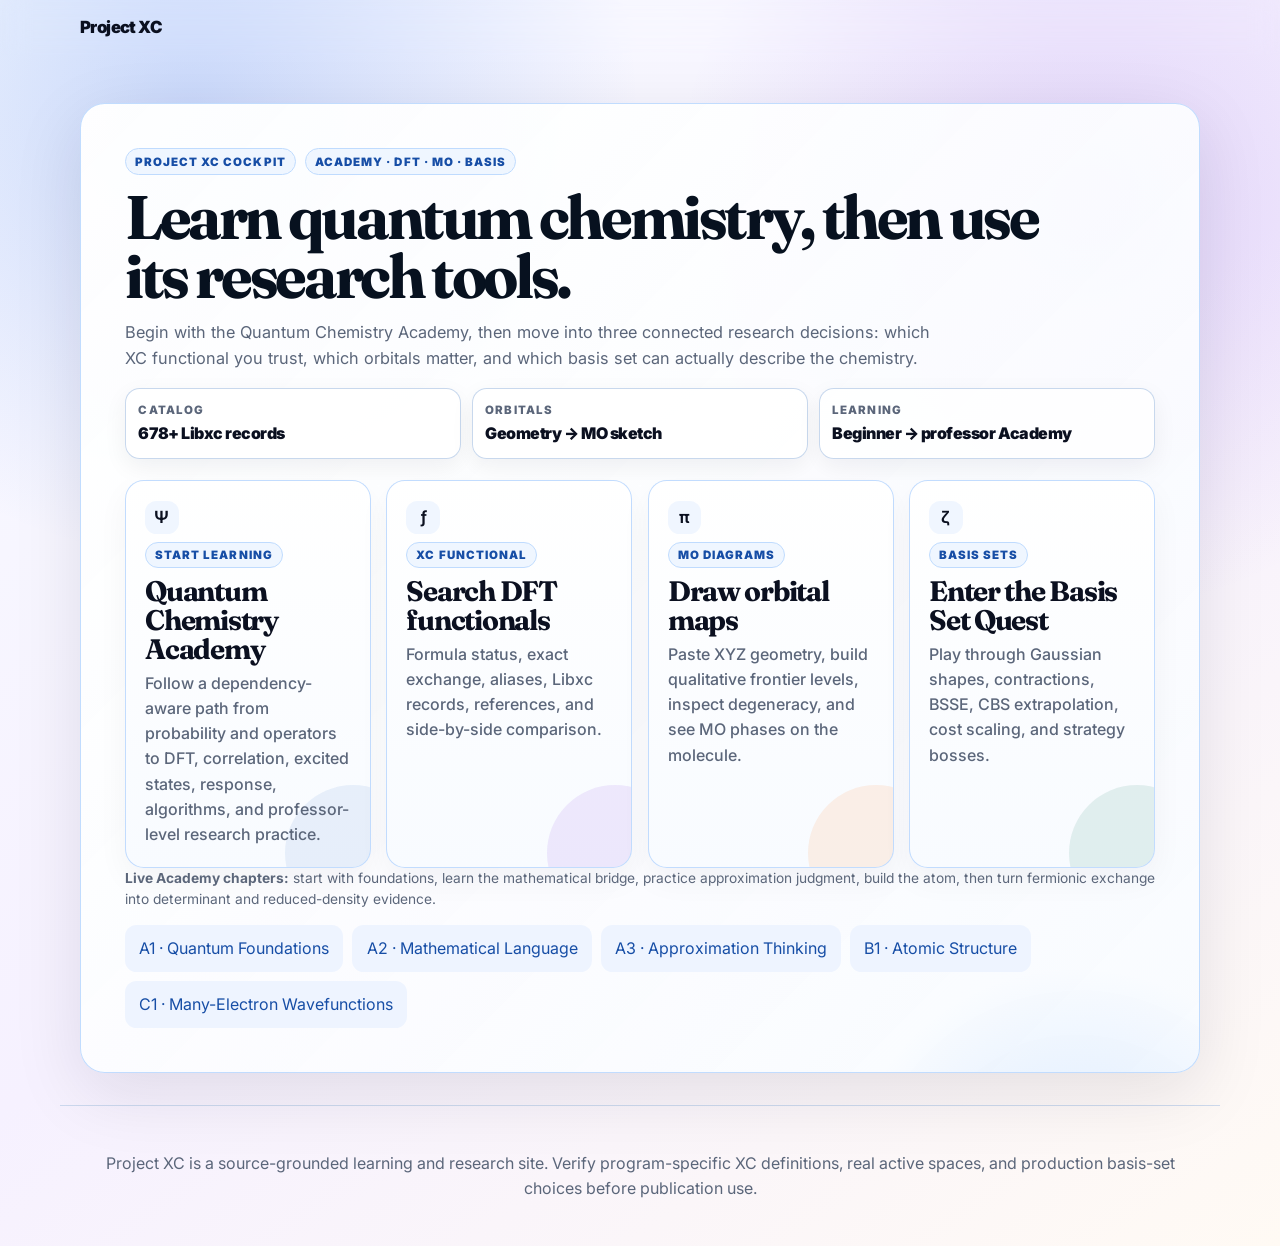
==== commit 82ff21d9: "feat(academy): add many-electron wavefunctions chapter" ====
--- a/site/index.html
+++ b/site/index.html
@@ -50,12 +50,13 @@
         <span>Play through Gaussian shapes, contractions, BSSE, CBS extrapolation, cost scaling, and strategy bosses.</span>
       </a>
     </div>
-    <p class="help-text"><strong>Live Academy chapters:</strong> start with foundations, learn the mathematical bridge, practice approximation judgment in twelve precision laboratories, then build the atom through twelve deeper games.</p>
+    <p class="help-text"><strong>Live Academy chapters:</strong> start with foundations, learn the mathematical bridge, practice approximation judgment, build the atom, then turn fermionic exchange into determinant and reduced-density evidence.</p>
     <nav class="quest-actions" aria-label="Live Quantum Chemistry Academy chapters">
       <a class="button secondary" href="qc-foundations.html">A1 · Quantum Foundations</a>
       <a class="button secondary" href="qc-math-language.html">A2 · Mathematical Language</a>
       <a class="button secondary" href="qc-approximations.html">A3 · Approximation Thinking</a>
       <a class="button secondary" href="qc-atoms.html">B1 · Atomic Structure</a>
+      <a class="button secondary" href="qc-many-electron.html">C1 · Many-Electron Wavefunctions</a>
     </nav>
   </section>
 </main>
--- a/site/assets/styles.css
+++ b/site/assets/styles.css
@@ -510,6 +510,31 @@
 .approximation-stamp-grid span[data-state="evidence"] { border-color: #d97706; color: #92400e; }
 .game-result[data-state="needs-work"] { border-color: #fdba74; background: #fff7ed; color: #9a3412; }
 .game-result[data-state="success"] { border-color: #86efac; background: #f0fdf4; color: #065f46; }
+.game-result[data-state="neutral"] { border-color: #bfdbfe; background: #eff6ff; color: #1e3a8a; }
+.game-result[data-state="warning"] { border-color: #fde68a; background: #fffbeb; color: #854d0e; }
+.game-stage { margin: .35rem 0; padding: .52rem .65rem; border: 1px dashed #94a3b8; border-radius: .72rem; background: rgba(255,255,255,.78); color: #334155; font-size: .8rem; font-weight: 850; }
+.game-actions { display: flex; flex-wrap: wrap; gap: .48rem; align-items: center; }
+.game-actions button { flex: 1 1 10rem; }
+.approximation-game-brief [hidden], .game-actions[hidden], .quest-actions[hidden], .academy-plot-key [hidden] { display: none !important; }
+.game-target-grid { display: grid; grid-template-columns: repeat(3, minmax(0, 1fr)); gap: .55rem; margin: .85rem 0; }
+.game-target-grid span { display: grid; gap: .15rem; padding: .55rem .6rem; border: 1px solid #bfdbfe; border-radius: .75rem; background: rgba(255,255,255,.76); }
+.game-target-grid small { color: #475569; font-weight: 700; }
+.game-target-grid strong { color: #0f766e; }
+.academy-complete[data-game-gate="locked"]:disabled { border-color: #cbd5e1; background: #e2e8f0; color: #475569; cursor: not-allowed; opacity: 1; }
+.approximation-notebook { margin: .9rem 0; border-color: #a5b4fc; background: linear-gradient(145deg, #eef2ff, #fff); }
+.approximation-notebook h2 { margin-bottom: .25rem; }
+.approximation-notebook-list { display: grid; gap: .48rem; margin-top: .65rem; }
+.approximation-notebook-list article { display: grid; grid-template-columns: 1.15fr repeat(4, minmax(0, 1fr)); gap: .42rem; padding: .58rem; border: 1px solid #c7d2fe; border-radius: .7rem; background: #fff; font-size: .73rem; }
+.approximation-notebook-list strong { color: #312e81; text-transform: capitalize; }
+.approximation-notebook-list span { padding-left: .42rem; border-left: 2px solid #ccfbf1; color: #475569; }
+.locked-oracle { display: grid; min-height: 300px; place-content: center; gap: .55rem; padding: 1rem; background: repeating-linear-gradient(-45deg, #f8fafc 0 16px, #eef2ff 16px 32px); color: #312e81; text-align: center; }
+.locked-oracle strong { font-family: var(--display); font-size: 1.25rem; }
+.boss-pipeline { display: grid; gap: .58rem; }
+.boss-pipeline label { display: grid; gap: .3rem; color: #475467; font-size: .8rem; font-weight: 850; }
+.boss-pipeline select:disabled { border-style: dashed; background: #f1f5f9; color: #64748b; opacity: 1; }
+.boss-budget { color: #7c2d12; font-weight: 900; }
+.boss-artifact { min-height: 4.6rem; padding: .65rem; border: 1px solid #fcd34d; border-radius: .7rem; background: #fffbeb; color: #78350f; }
+.professor-note .game-grid { margin-top: .7rem; }
 .approximation-case-file { border: 2px solid #0f766e; background: linear-gradient(145deg, #ecfdf5, #fff7ed); }
 .approximation-campaign-route { display: grid; grid-template-columns: 1fr auto 1fr auto 1fr auto 1fr; gap: .35rem; align-items: center; margin: .85rem 0; }
 .approximation-campaign-route span { display: flex; min-height: 4.2rem; align-items: center; justify-content: center; border: 2px solid #312e81; border-radius: .72rem; background: #fff; color: #312e81; font-size: .66rem; font-weight: 950; text-align: center; }
@@ -535,6 +560,74 @@
 .approximation-key-bracket.amber { border-color: #d97706; }
 .approximation-key-zero { display: inline-block; flex: 0 0 1.35rem; width: 1.35rem; height: 1rem; border-left: 3px solid #64748b; }
 
+/* Many-Electron Wavefunctions chapter */
+.many-electron-chapter-body { background: radial-gradient(circle at 8% 9%, rgba(79,70,229,.09), transparent 28rem), radial-gradient(circle at 94% 28%, rgba(234,88,12,.07), transparent 26rem), var(--paper); }
+.many-electron-chapter-hero { border-color: #818cf8; background: linear-gradient(145deg, rgba(238,242,255,.98), rgba(255,255,255,.97) 55%, rgba(240,253,250,.95)); box-shadow: 0 22px 55px rgba(49,46,129,.12); }
+.many-electron-chapter-hero .quest-hud { border-color: #99f6e4; background: linear-gradient(160deg, #fff, #f0fdfa); }
+.many-electron-boundary { border-left-color: #4338ca; background: linear-gradient(90deg, #eef2ff, #fff); }
+.many-electron-lesson-nav button { border-color: #c7d2fe; background: #eef2ff; color: #312e81; }
+.many-electron-lesson-nav button:hover, .many-electron-lesson-nav button:focus-visible { border-color: #4f46e5; background: #fff; }
+.many-electron-notebook { margin: .9rem 0; border-color: #99f6e4; background: linear-gradient(145deg, #f0fdfa, #fff, #eef2ff); }
+.many-electron-notebook h2 { margin-bottom: .25rem; }
+.many-electron-notebook-list { display: grid; gap: .48rem; margin-top: .65rem; }
+.many-electron-notebook-list article { display: grid; grid-template-columns: 1.1fr repeat(4, minmax(0, 1fr)); gap: .42rem; padding: .58rem; border: 1px solid #a5b4fc; border-radius: .7rem; background: #fff; font-size: .73rem; }
+.many-electron-notebook-list strong { color: #312e81; text-transform: capitalize; }
+.many-electron-notebook-list span { padding-left: .42rem; border-left: 2px solid #99f6e4; color: #475569; }
+.many-electron-plot { border-color: #a5b4fc; background: linear-gradient(180deg, #fff, #fafaff); }
+.many-electron-plot .academy-plot-canvas { scrollbar-color: #4f46e5 #e2e8f0; }
+.many-electron-plot .academy-plot-canvas:focus-visible { outline: 4px solid #f97316; outline-offset: 3px; border-radius: .65rem; }
+.many-electron-plot svg text { font-family: Inter, ui-sans-serif, system-ui, sans-serif; fill: #334155; font-size: 14px; }
+.many-electron-plot svg .many-axis { stroke: #64748b; stroke-width: 2; }
+.many-electron-plot svg .many-muted { fill: #64748b; font-size: 13px; font-weight: 700; }
+.many-electron-plot svg .many-plot-oracle { fill: #0f766e; font-weight: 950; }
+.many-electron-plot svg .many-point { stroke: #fff; stroke-width: 4; }
+.many-electron-plot svg .many-point.indigo { fill: #4f46e5; }
+.many-electron-plot svg .many-point.coral { fill: #e11d48; }
+.many-electron-plot svg .many-point.teal { fill: #0f766e; }
+.many-electron-plot svg .many-orbital { fill: #fff; stroke: #64748b; stroke-width: 2; }
+.many-electron-plot svg .many-orbital.occupied { fill: #c7d2fe; stroke: #4338ca; }
+.many-electron-plot svg .many-orbital.changed { stroke: #e11d48; stroke-width: 4; stroke-dasharray: 7 4; }
+.many-electron-plot svg .many-bit { fill: #1e1b4b; font-size: 19px; font-weight: 950; }
+.many-electron-plot svg .many-permutation-line { stroke: #4f46e5; stroke-width: 4; stroke-linecap: round; opacity: .84; }
+.many-electron-plot svg .many-matrix { font-family: ui-monospace, SFMono-Regular, Menlo, monospace; fill: #312e81; font-weight: 800; }
+.many-electron-plot svg .many-spectrum-bar { fill: #0f766e; }
+.many-electron-plot svg .many-spectrum-bar.secondary { fill: #f59e0b; }
+.many-electron-plot svg .many-energy-bar.indigo, .many-electron-plot svg .many-coefficient.indigo { fill: #4f46e5; }
+.many-electron-plot svg .many-energy-bar.amber { fill: #f59e0b; }
+.many-electron-plot svg .many-energy-bar.hatched { fill: url(#many-hatch); stroke: #ea580c; stroke-width: 2; }
+.many-electron-plot svg .many-coefficient.coral { fill: #e11d48; }
+.many-electron-plot svg .many-total-line { stroke: #0f766e; stroke-width: 5; }
+.many-electron-plot svg .many-weight.singlet { fill: #0f766e; }
+.many-electron-plot svg .many-weight.triplet { fill: #f59e0b; }
+.many-electron-plot svg .many-pauli-line { stroke: #e11d48; stroke-width: 3; stroke-dasharray: 9 6; }
+.many-electron-plot svg .many-certificate { stroke-width: 3; }
+.many-electron-plot svg .many-certificate.supplied { fill: #ccfbf1; stroke: #0f766e; }
+.many-electron-plot svg .many-certificate.missing { fill: #fff1f2; stroke: #e11d48; stroke-dasharray: 8 5; }
+.many-electron-plot svg .many-contract-arrow { fill: none; stroke: #4f46e5; stroke-width: 5; marker-end: none; }
+.many-key-dot, .many-key-box, .many-key-line, .many-key-bracket { display: inline-block; flex: 0 0 auto; }
+.many-key-dot { width: .82rem; height: .82rem; border: 2px solid #fff; border-radius: 50%; box-shadow: 0 0 0 2px #475569; }
+.many-key-dot.indigo { background: #4f46e5; }
+.many-key-dot.coral { background: #e11d48; }
+.many-key-dot.teal { background: #0f766e; }
+.many-key-box { width: 1.25rem; height: .9rem; border: 2px solid #64748b; border-radius: .2rem; background: #fff; }
+.many-key-box.occupied, .many-key-box.indigo { border-color: #4338ca; background: #c7d2fe; }
+.many-key-box.amber { border-color: #92400e; background: #fbbf24; }
+.many-key-box.hatched { border-color: #ea580c; background: repeating-linear-gradient(45deg, #fff7ed 0 4px, #fb923c 4px 7px); }
+.many-key-line { width: 1.4rem; height: .35rem; border-top: 4px solid #0f766e; }
+.many-key-line.indigo { border-color: #4f46e5; }
+.many-key-line.teal { border-color: #0f766e; }
+.many-key-bracket { width: 1.25rem; height: 1rem; border-left: 3px solid #f59e0b; border-top: 3px solid #f59e0b; border-bottom: 3px solid #f59e0b; }
+.many-key-bracket.teal { border-color: #0f766e; }
+.many-key-bracket.amber { border-color: #f59e0b; }
+.many-electron-case-file { border: 2px solid #4338ca; background: linear-gradient(145deg, #eef2ff, #f0fdfa 58%, #fff7ed); }
+.many-electron-campaign-board, .many-electron-dossier { border: 2px solid #4338ca; background: rgba(255,255,255,.88); }
+.many-electron-campaign-board label { display: grid; gap: .3rem; margin-bottom: .62rem; color: #475467; font-size: .8rem; font-weight: 850; }
+.many-electron-campaign-board select:disabled { border-style: dashed; background: #f1f5f9; color: #64748b; opacity: 1; }
+.many-electron-campaign-route { display: grid; grid-template-columns: 1fr auto 1fr auto 1fr auto 1fr; gap: .35rem; align-items: center; margin: .85rem 0; }
+.many-electron-campaign-route span { display: flex; min-height: 4.1rem; align-items: center; justify-content: center; border: 2px solid #4338ca; border-radius: .72rem; background: #fff; color: #312e81; font-size: .66rem; font-weight: 950; text-align: center; }
+.many-electron-campaign-route b { color: #ea580c; }
+.many-electron-dossier .boss-artifact { border-color: #99f6e4; background: #f0fdfa; color: #134e4a; }
+
 @media (prefers-reduced-motion: reduce) {
   html { scroll-behavior: auto; }
   *, *::before, *::after { animation-duration: .001ms !important; animation-iteration-count: 1 !important; transition-duration: .001ms !important; }
@@ -551,6 +644,8 @@
   .academy-track-header, .academy-curriculum-intro { align-items: stretch; flex-direction: column; }
   .academy-track-counts { justify-content: flex-start; }
   .matrix-flow { grid-template-columns: 1fr; }
+  .approximation-notebook-list article, .many-electron-notebook-list article { grid-template-columns: 1fr 1fr; }
+  .approximation-notebook-list strong, .many-electron-notebook-list strong { grid-column: 1 / -1; }
   .matrix-flow span { transform: rotate(90deg); justify-self: center; }
   .section-title, .record-topline { flex-direction: column; align-items: stretch; }
   .badges { justify-content: flex-start; }
@@ -565,10 +660,14 @@
   .academy-reset-note { justify-self: stretch; text-align: left; }
   .table-scroll-hint { display: block; margin: .35rem 0 .2rem; color: var(--muted); font-size: .76rem; font-weight: 750; }
   .academy-plot > .academy-plot-canvas > svg { width: 560px; max-width: none; }
-  .approximation-plot > .academy-plot-canvas > svg { width: 680px; max-width: none; }
+  .approximation-plot > .academy-plot-canvas > svg, .many-electron-plot > .academy-plot-canvas > svg { width: 680px; max-width: none; }
   .academy-plot-key { display: grid; grid-template-columns: 1fr; font-size: .82rem; }
-  .approximation-campaign-route { grid-template-columns: 1fr; }
-  .approximation-campaign-route b { transform: rotate(90deg); justify-self: center; }
+  .approximation-campaign-route, .many-electron-campaign-route { grid-template-columns: 1fr; }
+  .approximation-notebook-list article, .many-electron-notebook-list article { grid-template-columns: 1fr; }
+  .approximation-notebook-list strong, .many-electron-notebook-list strong { grid-column: auto; }
+  .game-actions button { flex-basis: 100%; }
+  .game-target-grid { grid-template-columns: 1fr; }
+  .approximation-campaign-route b, .many-electron-campaign-route b { transform: rotate(90deg); justify-self: center; }
   .xp-panel { flex-direction: column; align-items: stretch; }
   main, .intro { padding-left: .9rem; padding-right: .9rem; }
   .choice-main { padding-left: .9rem; padding-right: .9rem; }
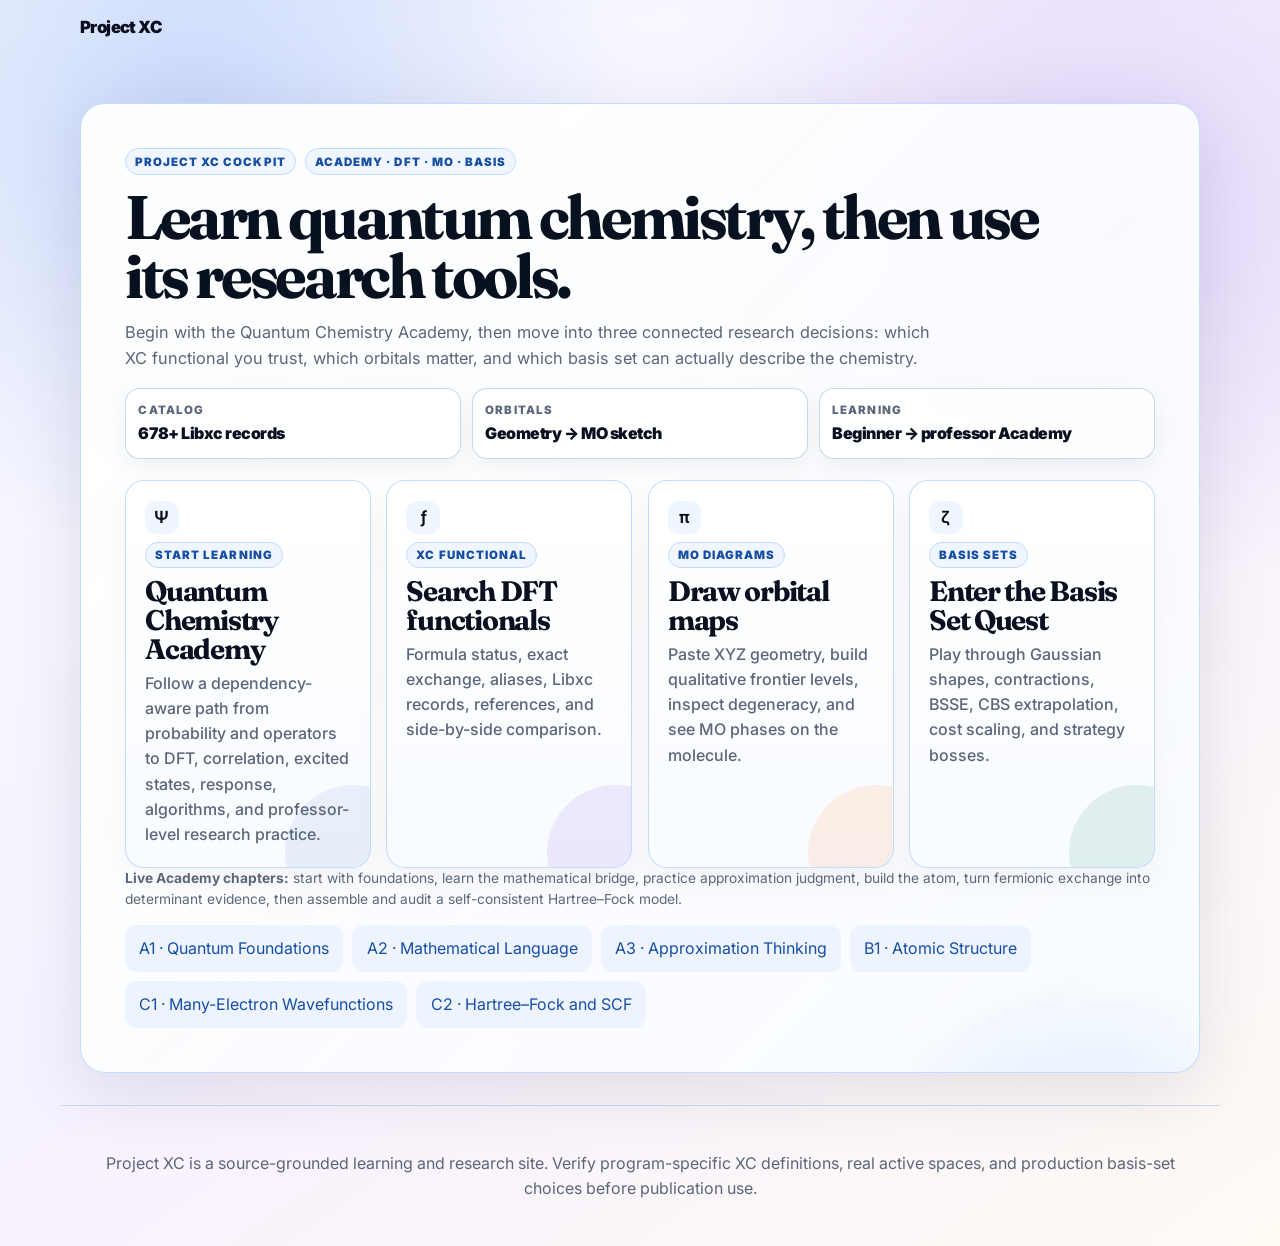
==== commit 4c13a467: "Add Hartree-Fock and SCF Academy chapter" ====
--- a/site/index.html
+++ b/site/index.html
@@ -50,13 +50,14 @@
         <span>Play through Gaussian shapes, contractions, BSSE, CBS extrapolation, cost scaling, and strategy bosses.</span>
       </a>
     </div>
-    <p class="help-text"><strong>Live Academy chapters:</strong> start with foundations, learn the mathematical bridge, practice approximation judgment, build the atom, then turn fermionic exchange into determinant and reduced-density evidence.</p>
+    <p class="help-text"><strong>Live Academy chapters:</strong> start with foundations, learn the mathematical bridge, practice approximation judgment, build the atom, turn fermionic exchange into determinant evidence, then assemble and audit a self-consistent Hartree–Fock model.</p>
     <nav class="quest-actions" aria-label="Live Quantum Chemistry Academy chapters">
       <a class="button secondary" href="qc-foundations.html">A1 · Quantum Foundations</a>
       <a class="button secondary" href="qc-math-language.html">A2 · Mathematical Language</a>
       <a class="button secondary" href="qc-approximations.html">A3 · Approximation Thinking</a>
       <a class="button secondary" href="qc-atoms.html">B1 · Atomic Structure</a>
       <a class="button secondary" href="qc-many-electron.html">C1 · Many-Electron Wavefunctions</a>
+      <a class="button secondary" href="qc-hartree-fock.html">C2 · Hartree–Fock and SCF</a>
     </nav>
   </section>
 </main>
--- a/site/assets/styles.css
+++ b/site/assets/styles.css
@@ -628,6 +628,69 @@
 .many-electron-campaign-route b { color: #ea580c; }
 .many-electron-dossier .boss-artifact { border-color: #99f6e4; background: #f0fdfa; color: #134e4a; }
 
+/* Hartree–Fock and SCF chapter */
+.hf-chapter-body { background: radial-gradient(circle at 8% 8%, rgba(14,116,144,.1), transparent 29rem), radial-gradient(circle at 92% 27%, rgba(245,158,11,.09), transparent 27rem), var(--paper); }
+.hf-chapter-hero { border-color: #67e8f9; background: linear-gradient(145deg, rgba(236,254,255,.98), rgba(255,255,255,.97) 52%, rgba(255,251,235,.95)); box-shadow: 0 22px 55px rgba(14,116,144,.13); }
+.hf-chapter-body mjx-container[jax="SVG"] { display: inline-block; max-width: 100%; overflow-x: auto; overflow-y: hidden; vertical-align: middle; }
+.hf-chapter-body .academy-lesson > p { overflow-wrap: anywhere; }
+.hf-chapter-hero .quest-hud { border-color: #fcd34d; background: linear-gradient(160deg, #fff, #fffbeb); }
+.hf-boundary { border-left-color: #0891b2; background: linear-gradient(90deg, #ecfeff, #fff); }
+.hf-lesson-nav button { min-height: 44px; border-color: #a5f3fc; background: #ecfeff; color: #155e75; }
+.hf-lesson-nav button:hover, .hf-lesson-nav button:focus-visible { border-color: #0891b2; background: #fff; }
+.hf-notebook { margin: .9rem 0; border-color: #67e8f9; background: linear-gradient(145deg, #ecfeff, #fff, #fffbeb); }
+.hf-notebook h2 { margin-bottom: .25rem; }
+.hf-notebook-list { display: grid; gap: .48rem; margin-top: .65rem; }
+.hf-notebook-list article { display: grid; grid-template-columns: 1.05fr repeat(4, minmax(0, 1fr)); gap: .42rem; padding: .58rem; border: 1px solid #67e8f9; border-radius: .7rem; background: #fff; font-size: .73rem; }
+.hf-notebook-list strong { color: #155e75; text-transform: capitalize; }
+.hf-notebook-list span { padding-left: .42rem; border-left: 2px solid #fcd34d; color: #475569; }
+.hf-plot { min-width: 0; overflow: hidden; contain: inline-size; border-color: #67e8f9; background: linear-gradient(180deg, #fff, #f8feff); }
+.hf-plot .academy-plot-canvas { width: 100%; overflow-x: auto; overflow-y: hidden; contain: inline-size paint; scrollbar-color: #0891b2 #e2e8f0; }
+.hf-plot .academy-plot-canvas:focus-visible { outline: 4px solid #f59e0b; outline-offset: 3px; border-radius: .65rem; }
+.hf-plot svg text { font-family: Inter, ui-sans-serif, system-ui, sans-serif; fill: #334155; font-size: 14px; }
+.hf-plot svg .hf-axis { stroke: #64748b; stroke-width: 2; }
+.hf-plot svg .hf-curve { fill: none; stroke-width: 4; stroke-linecap: round; stroke-linejoin: round; }
+.hf-plot svg .hf-curve.indigo, .hf-plot svg .hf-vector.indigo { stroke: #4338ca; }
+.hf-plot svg .hf-curve.coral, .hf-plot svg .hf-vector.coral { stroke: #e11d48; }
+.hf-plot svg .hf-curve.teal, .hf-plot svg .hf-vector.teal { stroke: #0f766e; }
+.hf-plot svg .dashed { stroke-dasharray: 9 6; }
+.hf-plot svg .hf-point { stroke: #fff; stroke-width: 4; }
+.hf-plot svg .hf-point.coral { fill: #e11d48; }
+.hf-plot svg .hf-bar.amber { fill: #fbbf24; stroke: #92400e; stroke-width: 2; }
+.hf-plot svg .hf-bracket { fill: none; stroke: #0891b2; stroke-width: 3; }
+.hf-plot svg .hf-matrix-value { font-family: ui-monospace, SFMono-Regular, Menlo, monospace; fill: #164e63; font-size: 13px; font-weight: 850; }
+.hf-plot svg .hf-plot-title { fill: #155e75; font-weight: 950; }
+.hf-plot svg .hf-plot-oracle { fill: #0f766e; font-weight: 950; }
+.hf-plot svg .hf-muted { fill: #64748b; font-size: 13px; font-weight: 750; }
+.hf-plot svg .hf-arrow { fill: none; stroke: #4338ca; stroke-width: 4; }
+.hf-plot svg .hf-vector { fill: none; stroke-width: 5; marker-end: url(#hf-arrow); }
+.hf-plot svg .hf-orbital { stroke: #312e81; stroke-width: 2; }
+.hf-plot svg .hf-orbital.indigo { fill: #c7d2fe; }
+.hf-key-dot, .hf-key-box, .hf-key-line, .hf-key-bracket, .hf-key-arrow { display: inline-block; flex: 0 0 auto; }
+.hf-key-dot { width: .82rem; height: .82rem; border: 2px solid #fff; border-radius: 50%; box-shadow: 0 0 0 2px #475569; }
+.hf-key-dot.coral { background: #e11d48; }
+.hf-key-box { width: 1.25rem; height: .9rem; border: 2px solid #64748b; border-radius: .2rem; background: #fff; }
+.hf-key-box.indigo { border-color: #4338ca; background: #c7d2fe; }
+.hf-key-box.amber { border-color: #92400e; background: #fbbf24; }
+.hf-key-box.hatched { border-color: #ea580c; background: repeating-linear-gradient(45deg, #fff7ed 0 4px, #fb923c 4px 7px); }
+.hf-key-line { width: 1.4rem; height: .35rem; border-top: 4px solid #0f766e; }
+.hf-key-line.indigo { border-color: #4338ca; }
+.hf-key-line.coral { border-color: #e11d48; }
+.hf-key-line.amber { border-color: #f59e0b; }
+.hf-key-line.teal { border-color: #0f766e; }
+.hf-key-line.dashed { border-top-style: dashed; }
+.hf-key-bracket { width: 1.25rem; height: 1rem; border-left: 3px solid #0f766e; border-top: 3px solid #0f766e; border-bottom: 3px solid #0f766e; }
+.hf-key-bracket.teal { border-color: #0f766e; }
+.hf-key-arrow { width: 1.4rem; height: .5rem; border-top: 4px solid #4338ca; transform: skewX(-22deg); }
+.hf-key-arrow.coral { border-color: #e11d48; }
+.hf-boss { border: 2px solid #0891b2; background: linear-gradient(145deg, #ecfeff, #fff 55%, #fffbeb); }
+.hf-boss label { display: grid; gap: .3rem; margin-bottom: .62rem; color: #475467; font-size: .8rem; font-weight: 850; }
+.hf-boss select:disabled { border-style: dashed; background: #f1f5f9; color: #64748b; opacity: 1; }
+.hf-case-artifact { min-height: 15rem; border: 2px solid #fcd34d; background: repeating-linear-gradient(-45deg, #fffbeb 0 18px, #fff 18px 36px); }
+.hf-case-artifact h3 { color: #155e75; }
+.hf-case-artifact p { padding: .75rem; border: 1px solid #fcd34d; border-radius: .7rem; background: rgba(255,255,255,.92); }
+.hf-chapter-body button, .hf-chapter-body select, .hf-chapter-body .button { min-height: 44px; }
+.hf-chapter-body .nav a { display: inline-flex; min-height: 44px; align-items: center; }
+
 @media (prefers-reduced-motion: reduce) {
   html { scroll-behavior: auto; }
   *, *::before, *::after { animation-duration: .001ms !important; animation-iteration-count: 1 !important; transition-duration: .001ms !important; }
@@ -644,8 +707,8 @@
   .academy-track-header, .academy-curriculum-intro { align-items: stretch; flex-direction: column; }
   .academy-track-counts { justify-content: flex-start; }
   .matrix-flow { grid-template-columns: 1fr; }
-  .approximation-notebook-list article, .many-electron-notebook-list article { grid-template-columns: 1fr 1fr; }
-  .approximation-notebook-list strong, .many-electron-notebook-list strong { grid-column: 1 / -1; }
+  .approximation-notebook-list article, .many-electron-notebook-list article, .hf-notebook-list article { grid-template-columns: 1fr 1fr; }
+  .approximation-notebook-list strong, .many-electron-notebook-list strong, .hf-notebook-list strong { grid-column: 1 / -1; }
   .matrix-flow span { transform: rotate(90deg); justify-self: center; }
   .section-title, .record-topline { flex-direction: column; align-items: stretch; }
   .badges { justify-content: flex-start; }
@@ -660,11 +723,11 @@
   .academy-reset-note { justify-self: stretch; text-align: left; }
   .table-scroll-hint { display: block; margin: .35rem 0 .2rem; color: var(--muted); font-size: .76rem; font-weight: 750; }
   .academy-plot > .academy-plot-canvas > svg { width: 560px; max-width: none; }
-  .approximation-plot > .academy-plot-canvas > svg, .many-electron-plot > .academy-plot-canvas > svg { width: 680px; max-width: none; }
+  .approximation-plot > .academy-plot-canvas > svg, .many-electron-plot > .academy-plot-canvas > svg, .hf-plot > .academy-plot-canvas > svg { width: 680px; max-width: none; }
   .academy-plot-key { display: grid; grid-template-columns: 1fr; font-size: .82rem; }
   .approximation-campaign-route, .many-electron-campaign-route { grid-template-columns: 1fr; }
-  .approximation-notebook-list article, .many-electron-notebook-list article { grid-template-columns: 1fr; }
-  .approximation-notebook-list strong, .many-electron-notebook-list strong { grid-column: auto; }
+  .approximation-notebook-list article, .many-electron-notebook-list article, .hf-notebook-list article { grid-template-columns: 1fr; }
+  .approximation-notebook-list strong, .many-electron-notebook-list strong, .hf-notebook-list strong { grid-column: auto; }
   .game-actions button { flex-basis: 100%; }
   .game-target-grid { grid-template-columns: 1fr; }
   .approximation-campaign-route b, .many-electron-campaign-route b { transform: rotate(90deg); justify-self: center; }
@@ -672,4 +735,11 @@
   main, .intro { padding-left: .9rem; padding-right: .9rem; }
   .choice-main { padding-left: .9rem; padding-right: .9rem; }
   .record-footer { flex-direction: column; align-items: flex-start; }
-}
+  .hf-chapter-body .nav { align-items: flex-start; }
+  .hf-chapter-body .brand { flex: 1 0 100%; margin-right: 0; }
+  .hf-chapter-body .nav a:not(.brand) { min-width: 0; white-space: normal; }
+  .hf-chapter-body main, .hf-chapter-body main > *, .hf-chapter-hero > * { min-width: 0; }
+  .hf-chapter-hero .quest-actions { display: grid; grid-template-columns: minmax(0, 1fr); }
+  .hf-chapter-hero .quest-actions .button { width: 100%; min-width: 0; white-space: normal; }
+  .hf-chapter-hero h1, .hf-chapter-hero p { overflow-wrap: anywhere; }
+}
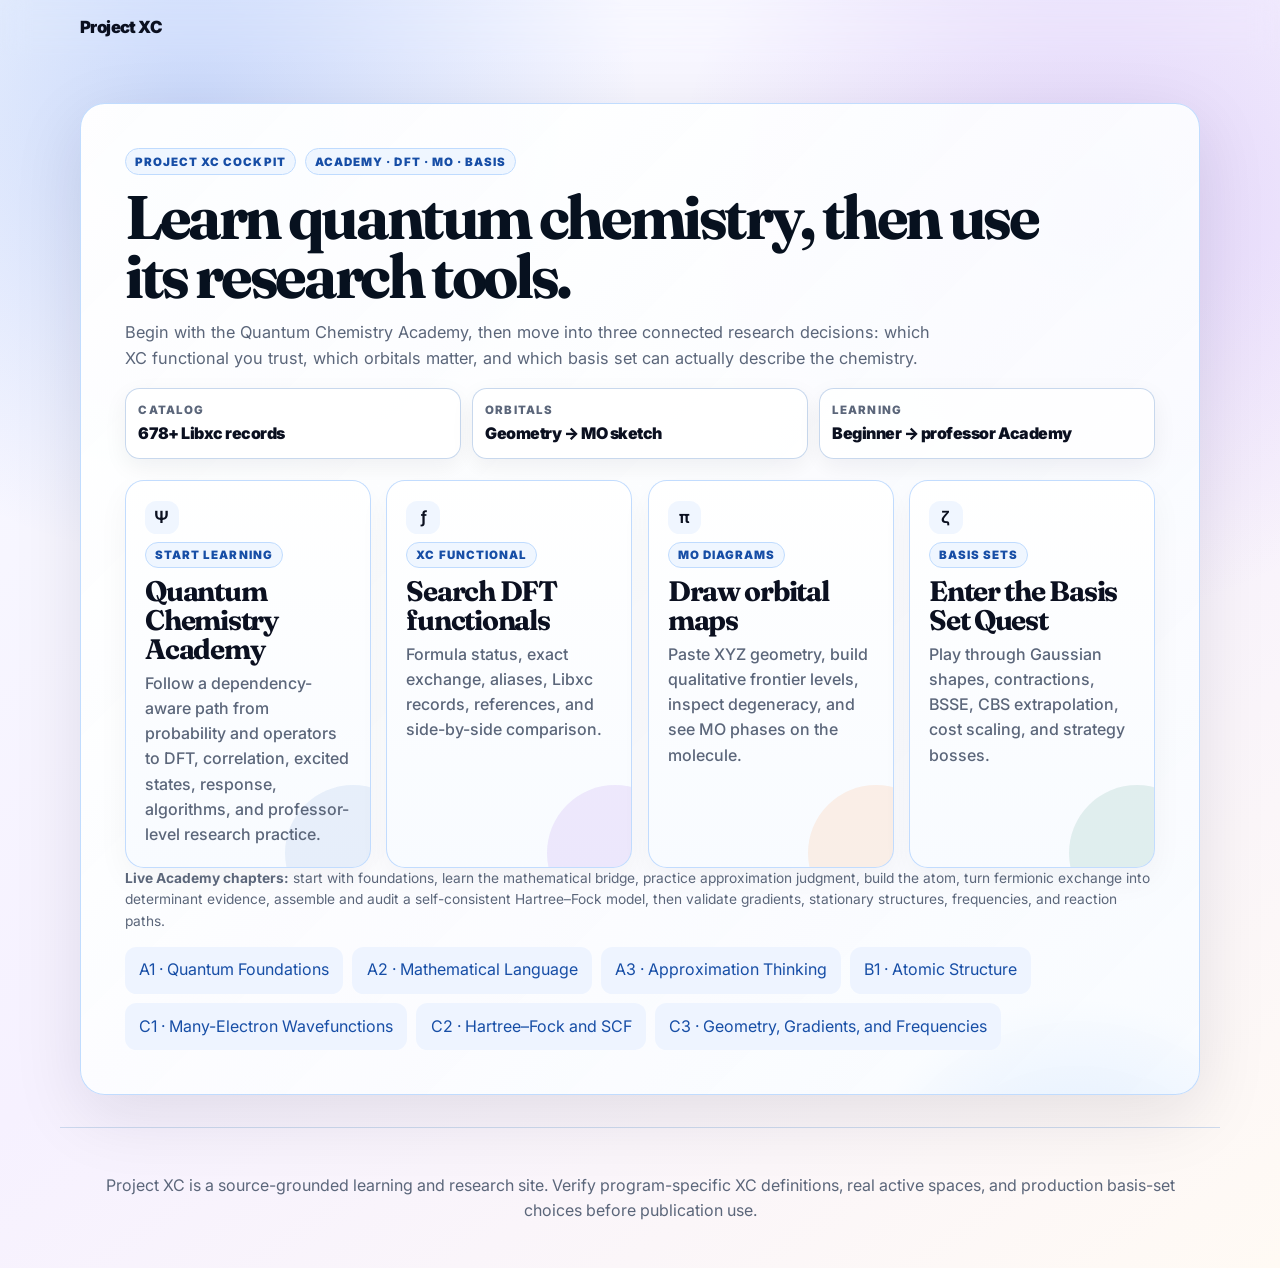
==== commit 00f90204: "Add Geometry gradients and frequencies Academy chapter" ====
--- a/site/index.html
+++ b/site/index.html
@@ -50,7 +50,7 @@
         <span>Play through Gaussian shapes, contractions, BSSE, CBS extrapolation, cost scaling, and strategy bosses.</span>
       </a>
     </div>
-    <p class="help-text"><strong>Live Academy chapters:</strong> start with foundations, learn the mathematical bridge, practice approximation judgment, build the atom, turn fermionic exchange into determinant evidence, then assemble and audit a self-consistent Hartree–Fock model.</p>
+    <p class="help-text"><strong>Live Academy chapters:</strong> start with foundations, learn the mathematical bridge, practice approximation judgment, build the atom, turn fermionic exchange into determinant evidence, assemble and audit a self-consistent Hartree–Fock model, then validate gradients, stationary structures, frequencies, and reaction paths.</p>
     <nav class="quest-actions" aria-label="Live Quantum Chemistry Academy chapters">
       <a class="button secondary" href="qc-foundations.html">A1 · Quantum Foundations</a>
       <a class="button secondary" href="qc-math-language.html">A2 · Mathematical Language</a>
@@ -58,6 +58,7 @@
       <a class="button secondary" href="qc-atoms.html">B1 · Atomic Structure</a>
       <a class="button secondary" href="qc-many-electron.html">C1 · Many-Electron Wavefunctions</a>
       <a class="button secondary" href="qc-hartree-fock.html">C2 · Hartree–Fock and SCF</a>
+      <a class="button secondary" href="qc-geometry.html">C3 · Geometry, Gradients, and Frequencies</a>
     </nav>
   </section>
 </main>
--- a/site/assets/styles.css
+++ b/site/assets/styles.css
@@ -691,6 +691,83 @@
 .hf-chapter-body button, .hf-chapter-body select, .hf-chapter-body .button { min-height: 44px; }
 .hf-chapter-body .nav a { display: inline-flex; min-height: 44px; align-items: center; }
 
+/* Geometry, Gradients, and Frequencies chapter */
+.geometry-chapter-body { background: radial-gradient(circle at 8% 9%, rgba(5,150,105,.11), transparent 29rem), radial-gradient(circle at 92% 29%, rgba(234,88,12,.09), transparent 27rem), var(--paper); }
+.geometry-chapter-hero { border-color: #6ee7b7; background: linear-gradient(145deg, rgba(236,253,245,.98), rgba(255,255,255,.97) 52%, rgba(255,247,237,.95)); box-shadow: 0 22px 55px rgba(5,150,105,.13); }
+.geometry-chapter-body mjx-container[jax="SVG"] { display: inline-block; max-width: 100%; overflow-x: auto; overflow-y: hidden; vertical-align: middle; }
+.geometry-chapter-body .academy-lesson > p { overflow-wrap: anywhere; }
+.geometry-chapter-hero .quest-hud { border-color: #fdba74; background: linear-gradient(160deg, #fff, #fff7ed); }
+.geometry-boundary { border-left-color: #059669; background: linear-gradient(90deg, #ecfdf5, #fff); }
+.geometry-lesson-nav button { min-height: 44px; border-color: #a7f3d0; background: #ecfdf5; color: #065f46; }
+.geometry-lesson-nav button:hover, .geometry-lesson-nav button:focus-visible { border-color: #059669; background: #fff; }
+.geometry-notebook { margin: .9rem 0; border-color: #6ee7b7; background: linear-gradient(145deg, #ecfdf5, #fff, #fff7ed); }
+.geometry-notebook h2 { margin-bottom: .25rem; }
+.geometry-notebook-list { display: grid; gap: .48rem; margin-top: .65rem; }
+.geometry-notebook-list article { display: grid; grid-template-columns: 1.05fr repeat(4, minmax(0, 1fr)); gap: .42rem; padding: .58rem; border: 1px solid #6ee7b7; border-radius: .7rem; background: #fff; font-size: .73rem; }
+.geometry-notebook-list strong { color: #065f46; text-transform: capitalize; }
+.geometry-notebook-list span { padding-left: .42rem; border-left: 2px solid #fdba74; color: #475569; }
+.geometry-plot { min-width: 0; overflow: hidden; contain: inline-size; border-color: #6ee7b7; background: linear-gradient(180deg, #fff, #f7fffb); }
+.geometry-plot .academy-plot-canvas { width: 100%; overflow-x: auto; overflow-y: hidden; contain: inline-size paint; scrollbar-color: #059669 #e2e8f0; }
+.geometry-plot .academy-plot-canvas:focus-visible { outline: 4px solid #f97316; outline-offset: 3px; border-radius: .65rem; }
+.geometry-plot svg text { font-family: Inter, ui-sans-serif, system-ui, sans-serif; fill: #334155; font-size: 14px; }
+.geometry-plot svg .geometry-axis { stroke: #64748b; stroke-width: 2; }
+.geometry-plot svg .geometry-contour { fill: none; stroke: #047857; stroke-width: 2.5; }
+.geometry-plot svg .geometry-contour.c1 { stroke-dasharray: 10 5; opacity: .86; }
+.geometry-plot svg .geometry-contour.c2 { stroke-dasharray: 3 5; opacity: .68; }
+.geometry-plot svg .geometry-contour.c3 { stroke-dasharray: 14 7 3 7; opacity: .52; }
+.geometry-plot svg .geometry-curve { fill: none; stroke-width: 4; stroke-linecap: round; stroke-linejoin: round; }
+.geometry-plot svg .geometry-vector { fill: none; stroke-width: 5; stroke-linecap: round; }
+.geometry-plot svg .geometry-curve.indigo, .geometry-plot svg .geometry-vector.indigo { stroke: #4338ca; }
+.geometry-plot svg .geometry-curve.coral, .geometry-plot svg .geometry-vector.coral { stroke: #e11d48; }
+.geometry-plot svg .geometry-curve.teal, .geometry-plot svg .geometry-vector.teal { stroke: #0f766e; }
+.geometry-plot svg .dashed { stroke-dasharray: 9 6; }
+.geometry-plot svg .dotted { stroke-dasharray: 2 7; }
+.geometry-plot svg .geometry-point { fill: #4338ca; stroke: #fff; stroke-width: 4; }
+.geometry-plot svg .geometry-point.coral { fill: #e11d48; }
+.geometry-plot svg .geometry-point.teal { fill: #0f766e; }
+.geometry-plot svg .geometry-trust-circle { fill: rgba(199,210,254,.22); stroke: #4338ca; stroke-width: 3; stroke-dasharray: 10 6; }
+.geometry-plot svg .geometry-ledger-box { fill: #fff7ed; stroke: #ea580c; stroke-width: 2; stroke-dasharray: 8 4; }
+.geometry-plot svg .geometry-bracket { fill: none; stroke: #059669; stroke-width: 3; }
+.geometry-plot svg .geometry-matrix-value { font-family: ui-monospace, SFMono-Regular, Menlo, monospace; fill: #065f46; font-size: 13px; font-weight: 850; }
+.geometry-plot svg .geometry-plot-title { fill: #065f46; font-weight: 950; }
+.geometry-plot svg .geometry-oracle { fill: #0f766e; font-weight: 950; }
+.geometry-plot svg .geometry-muted { fill: #64748b; font-size: 13px; font-weight: 750; }
+.geometry-plot svg .geometry-label { fill: #be123c; font-weight: 900; }
+.geometry-plot svg .geometry-spring { stroke: #475569; stroke-width: 5; stroke-dasharray: 8 5; }
+.geometry-plot svg .geometry-mass { stroke-width: 3; }
+.geometry-plot svg .geometry-mass.indigo { fill: #c7d2fe; stroke: #4338ca; }
+.geometry-plot svg .geometry-mass.coral { fill: #fecdd3; stroke: #e11d48; }
+.geometry-plot svg .geometry-frequency { stroke-width: 7; stroke-linecap: round; }
+.geometry-plot svg .geometry-frequency.indigo { stroke: #4338ca; }
+.geometry-plot svg .geometry-frequency.coral { stroke: #e11d48; }
+.geometry-plot svg .geometry-frequency.amber { stroke: #d97706; }
+.geometry-key-dot, .geometry-key-box, .geometry-key-line, .geometry-key-bracket, .geometry-key-arrow { display: inline-block; flex: 0 0 auto; }
+.geometry-key-dot { width: .82rem; height: .82rem; border: 2px solid #fff; border-radius: 50%; box-shadow: 0 0 0 2px #475569; }
+.geometry-key-dot.indigo { background: #4338ca; }
+.geometry-key-dot.coral { background: #e11d48; }
+.geometry-key-dot.teal { background: #0f766e; }
+.geometry-key-box { width: 1.25rem; height: .9rem; border: 2px solid #64748b; border-radius: .2rem; background: #fff; }
+.geometry-key-box.indigo { border-color: #4338ca; background: #c7d2fe; }
+.geometry-key-box.hatched { border-color: #ea580c; background: repeating-linear-gradient(45deg, #fff7ed 0 4px, #fb923c 4px 7px); }
+.geometry-key-line { width: 1.4rem; height: .35rem; border-top: 4px solid #0f766e; }
+.geometry-key-line.indigo { border-color: #4338ca; }
+.geometry-key-line.coral { border-color: #e11d48; }
+.geometry-key-line.teal { border-color: #0f766e; }
+.geometry-key-line.dashed { border-top-style: dashed; }
+.geometry-key-bracket { width: 1.25rem; height: 1rem; border-left: 3px solid #0f766e; border-top: 3px solid #0f766e; border-bottom: 3px solid #0f766e; }
+.geometry-key-bracket.teal { border-color: #0f766e; }
+.geometry-key-arrow { width: 1.4rem; height: .5rem; border-top: 4px solid #4338ca; transform: skewX(-22deg); }
+.geometry-key-arrow.coral { border-color: #e11d48; }
+.geometry-key-arrow.teal { border-color: #0f766e; }
+.geometry-boss { border: 2px solid #059669; background: linear-gradient(145deg, #ecfdf5, #fff 55%, #fff7ed); }
+.geometry-boss label { display: grid; gap: .3rem; margin-bottom: .62rem; color: #475467; font-size: .8rem; font-weight: 850; }
+.geometry-boss select:disabled { border-style: dashed; background: #f1f5f9; color: #64748b; opacity: 1; }
+.geometry-case-artifact { min-height: 15rem; border: 2px solid #fdba74; background: repeating-linear-gradient(-45deg, #fff7ed 0 18px, #fff 18px 36px); }
+.geometry-case-artifact h3 { color: #065f46; }
+.geometry-case-artifact p { padding: .75rem; border: 1px solid #fdba74; border-radius: .7rem; background: rgba(255,255,255,.94); }
+.geometry-chapter-body button, .geometry-chapter-body select, .geometry-chapter-body .button { min-height: 44px; }
+.geometry-chapter-body .nav a { display: inline-flex; min-height: 44px; align-items: center; }
+
 @media (prefers-reduced-motion: reduce) {
   html { scroll-behavior: auto; }
   *, *::before, *::after { animation-duration: .001ms !important; animation-iteration-count: 1 !important; transition-duration: .001ms !important; }
@@ -707,8 +784,8 @@
   .academy-track-header, .academy-curriculum-intro { align-items: stretch; flex-direction: column; }
   .academy-track-counts { justify-content: flex-start; }
   .matrix-flow { grid-template-columns: 1fr; }
-  .approximation-notebook-list article, .many-electron-notebook-list article, .hf-notebook-list article { grid-template-columns: 1fr 1fr; }
-  .approximation-notebook-list strong, .many-electron-notebook-list strong, .hf-notebook-list strong { grid-column: 1 / -1; }
+  .approximation-notebook-list article, .many-electron-notebook-list article, .hf-notebook-list article, .geometry-notebook-list article { grid-template-columns: 1fr 1fr; }
+  .approximation-notebook-list strong, .many-electron-notebook-list strong, .hf-notebook-list strong, .geometry-notebook-list strong { grid-column: 1 / -1; }
   .matrix-flow span { transform: rotate(90deg); justify-self: center; }
   .section-title, .record-topline { flex-direction: column; align-items: stretch; }
   .badges { justify-content: flex-start; }
@@ -723,11 +800,11 @@
   .academy-reset-note { justify-self: stretch; text-align: left; }
   .table-scroll-hint { display: block; margin: .35rem 0 .2rem; color: var(--muted); font-size: .76rem; font-weight: 750; }
   .academy-plot > .academy-plot-canvas > svg { width: 560px; max-width: none; }
-  .approximation-plot > .academy-plot-canvas > svg, .many-electron-plot > .academy-plot-canvas > svg, .hf-plot > .academy-plot-canvas > svg { width: 680px; max-width: none; }
+  .approximation-plot > .academy-plot-canvas > svg, .many-electron-plot > .academy-plot-canvas > svg, .hf-plot > .academy-plot-canvas > svg, .geometry-plot > .academy-plot-canvas > svg { width: 680px; max-width: none; }
   .academy-plot-key { display: grid; grid-template-columns: 1fr; font-size: .82rem; }
   .approximation-campaign-route, .many-electron-campaign-route { grid-template-columns: 1fr; }
-  .approximation-notebook-list article, .many-electron-notebook-list article, .hf-notebook-list article { grid-template-columns: 1fr; }
-  .approximation-notebook-list strong, .many-electron-notebook-list strong, .hf-notebook-list strong { grid-column: auto; }
+  .approximation-notebook-list article, .many-electron-notebook-list article, .hf-notebook-list article, .geometry-notebook-list article { grid-template-columns: 1fr; }
+  .approximation-notebook-list strong, .many-electron-notebook-list strong, .hf-notebook-list strong, .geometry-notebook-list strong { grid-column: auto; }
   .game-actions button { flex-basis: 100%; }
   .game-target-grid { grid-template-columns: 1fr; }
   .approximation-campaign-route b, .many-electron-campaign-route b { transform: rotate(90deg); justify-self: center; }
@@ -735,11 +812,11 @@
   main, .intro { padding-left: .9rem; padding-right: .9rem; }
   .choice-main { padding-left: .9rem; padding-right: .9rem; }
   .record-footer { flex-direction: column; align-items: flex-start; }
-  .hf-chapter-body .nav { align-items: flex-start; }
-  .hf-chapter-body .brand { flex: 1 0 100%; margin-right: 0; }
-  .hf-chapter-body .nav a:not(.brand) { min-width: 0; white-space: normal; }
-  .hf-chapter-body main, .hf-chapter-body main > *, .hf-chapter-hero > * { min-width: 0; }
-  .hf-chapter-hero .quest-actions { display: grid; grid-template-columns: minmax(0, 1fr); }
-  .hf-chapter-hero .quest-actions .button { width: 100%; min-width: 0; white-space: normal; }
-  .hf-chapter-hero h1, .hf-chapter-hero p { overflow-wrap: anywhere; }
-}
+  .hf-chapter-body .nav, .geometry-chapter-body .nav { align-items: flex-start; }
+  .hf-chapter-body .brand, .geometry-chapter-body .brand { flex: 1 0 100%; margin-right: 0; }
+  .hf-chapter-body .nav a:not(.brand), .geometry-chapter-body .nav a:not(.brand) { min-width: 0; white-space: normal; }
+  .hf-chapter-body main, .hf-chapter-body main > *, .hf-chapter-hero > *, .geometry-chapter-body main, .geometry-chapter-body main > *, .geometry-chapter-hero > * { min-width: 0; }
+  .hf-chapter-hero .quest-actions, .geometry-chapter-hero .quest-actions { display: grid; grid-template-columns: minmax(0, 1fr); }
+  .hf-chapter-hero .quest-actions .button, .geometry-chapter-hero .quest-actions .button { width: 100%; min-width: 0; white-space: normal; }
+  .hf-chapter-hero h1, .hf-chapter-hero p, .geometry-chapter-hero h1, .geometry-chapter-hero p { overflow-wrap: anywhere; }
+}
